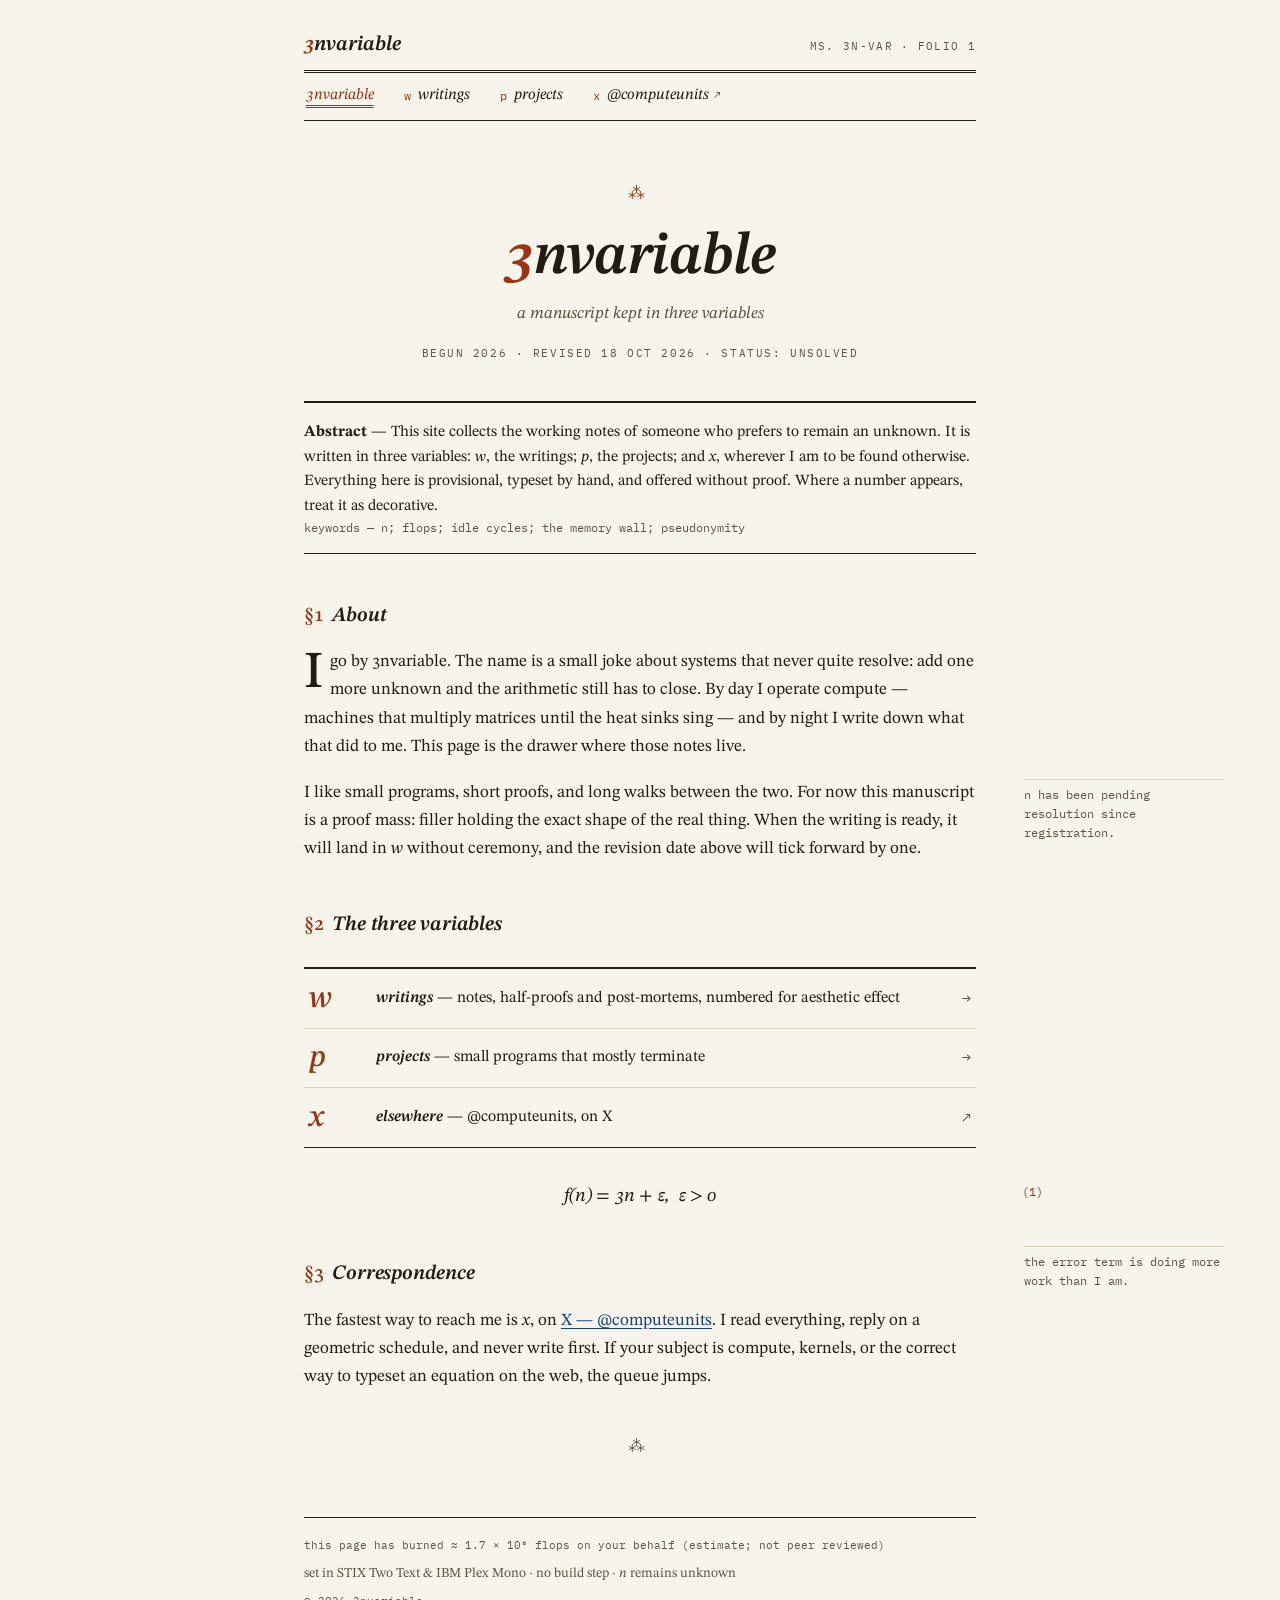
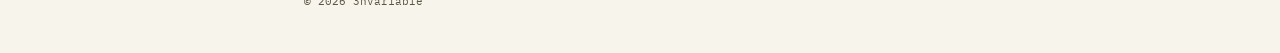
==== index.html @ 17b5ce78 "first folio: the 3nvariable manuscript A pseudonymous personal site typeset like a mathematics manus" ====
<!doctype html>
<html lang="en">
<head>
  <meta charset="utf-8">
  <meta name="viewport" content="width=device-width, initial-scale=1, viewport-fit=cover">
  <meta name="theme-color" content="#f7f4ec">
  <meta name="description" content="3nvariable — working notes of an anonymous operator of compute. A manuscript kept in three variables: writings, projects, and elsewhere.">
  <title>3nvariable — a manuscript in three variables</title>
  <link rel="icon" href="/assets/favicon.svg" type="image/svg+xml">
  <link rel="preconnect" href="https://fonts.googleapis.com">
  <link rel="preconnect" href="https://fonts.gstatic.com" crossorigin>
  <link rel="stylesheet" href="https://fonts.googleapis.com/css2?family=IBM+Plex+Mono:ital,wght@0,400;0,500;1,400&family=STIX+Two+Text:ital,wght@0,400;0,500;0,600;1,400;1,500;1,600&display=swap">
  <link rel="stylesheet" href="/assets/style.css">
</head>
<body>
  <a class="skip" href="#content">skip the front matter →</a>

  <header class="masthead">
    <div class="masthead-top">
      <a class="brand" href="/"><span class="three">3</span>nvariable</a>
      <p class="running">ms. 3n-var · folio 1</p>
    </div>
    <nav class="nav" aria-label="Site">
      <a href="/" aria-current="page">3nvariable</a>
      <a href="/writings/"><span class="v">w</span> writings</a>
      <a href="/projects/"><span class="v">p</span> projects</a>
      <a href="https://x.com/computeunits" target="_blank" rel="noopener noreferrer"><span class="v">x</span> @computeunits<span class="ext" aria-hidden="true">↗</span><span class="sr-only"> (opens in a new tab)</span></a>
    </nav>
  </header>

  <main class="page" id="content">

    <div class="titleblock">
      <p class="fleuron" aria-hidden="true">⁂</p>
      <h1 class="tb-title"><span class="three">3</span>nvariable</h1>
      <p class="tb-sub">a manuscript kept in three variables</p>
      <p class="tb-date">begun 2026 · revised 18 oct 2026 · status: unsolved</p>
    </div>

    <section class="abstract" aria-label="Abstract">
      <p><b>Abstract</b> — This site collects the working notes of someone who prefers to remain an unknown. It is written in three variables: <i>w</i>, the writings; <i>p</i>, the projects; and <i>x</i>, wherever I am to be found otherwise. Everything here is provisional, typeset by hand, and offered without proof. Where a number appears, treat it as decorative.</p>
      <p class="keywords">keywords — n; flops; idle cycles; the memory wall; pseudonymity</p>
    </section>

    <section>
      <h2 class="section"><span class="sig">§1</span>About</h2>
      <div class="prose">
        <p class="dropcap">I go by 3nvariable. The name is a small joke about systems that never quite resolve: add one more unknown and the arithmetic still has to close. By day I operate compute — machines that multiply matrices until the heat sinks sing — and by night I write down what that did to me. This page is the drawer where those notes live.</p>
        <aside class="note">n has been pending resolution since registration.</aside>
        <p>I like small programs, short proofs, and long walks between the two. For now this manuscript is a proof mass: filler holding the exact shape of the real thing. When the writing is ready, it will land in <i>w</i> without ceremony, and the revision date above will tick forward by one.</p>
      </div>
    </section>

    <section>
      <h2 class="section"><span class="sig">§2</span>The three variables</h2>
      <nav class="vars" aria-label="Sections of this site">
        <a class="var" href="/writings/">
          <span class="glyph" aria-hidden="true">w</span>
          <span class="def"><b>writings</b> — notes, half-proofs and post-mortems, numbered for aesthetic effect</span>
          <span class="go" aria-hidden="true">→</span>
        </a>
        <a class="var" href="/projects/">
          <span class="glyph" aria-hidden="true">p</span>
          <span class="def"><b>projects</b> — small programs that mostly terminate</span>
          <span class="go" aria-hidden="true">→</span>
        </a>
        <a class="var" href="https://x.com/computeunits" target="_blank" rel="noopener noreferrer">
          <span class="glyph" aria-hidden="true">x</span>
          <span class="def"><b>elsewhere</b> — @computeunits, on X<span class="sr-only"> (opens in a new tab)</span></span>
          <span class="go" aria-hidden="true">↗</span>
        </a>
      </nav>
      <div class="eq">
        <span class="math">f(n) = 3n + ε,&nbsp; ε &gt; 0</span>
        <span class="tag">(1)</span>
      </div>
      <aside class="note">the error term is doing more work than I am.</aside>
    </section>

    <section>
      <h2 class="section"><span class="sig">§3</span>Correspondence</h2>
      <div class="prose">
        <p>The fastest way to reach me is <i>x</i>, on <a href="https://x.com/computeunits" target="_blank" rel="noopener noreferrer">X — @computeunits<span class="sr-only"> (opens in a new tab)</span></a>. I read everything, reply on a geometric schedule, and never write first. If your subject is compute, kernels, or the correct way to typeset an equation on the web, the queue jumps.</p>
      </div>
      <p class="asterism" aria-hidden="true" style="margin-bottom: 0;">⁂</p>
    </section>

  </main>

  <footer class="colophon">
    <p class="flops" id="flops">this page has burned ≈ 0 flops on your behalf</p>
    <p>set in STIX Two Text &amp; IBM Plex Mono · no build step · <i>n</i> remains unknown</p>
    <p class="tiny">© 2026 3nvariable</p>
  </footer>

  <script src="/assets/main.js" defer></script>
</body>
</html>
---- assets/style.css ----
/* 3nvariable — a manuscript in three variables.
   Paper, ink, one red pencil. Set in STIX Two Text and IBM Plex Mono. */

:root {
  --paper: #f7f4ec;
  --ink: #211d15;
  --muted: #5c5546;
  --red: #9c3412;
  --blue: #174089;
  --rule: #d9d2c0;
  --wash: #efe9db;
  --serif: "STIX Two Text", "Iowan Old Style", Palatino, Georgia, serif;
  --mono: "IBM Plex Mono", ui-monospace, "SF Mono", Menlo, Consolas, monospace;
  --measure: 42rem;
  color-scheme: light;
}

* { box-sizing: border-box; }

html {
  background: var(--paper);
  -webkit-text-size-adjust: 100%;
  scroll-behavior: smooth;
}

@media (prefers-reduced-motion: reduce) {
  html { scroll-behavior: auto; }
}

body {
  margin: 0;
  font-family: var(--serif);
  font-size: 1.0625rem;
  line-height: 1.65;
  color: var(--ink);
  font-feature-settings: "onum" 1;
  display: flex;
  flex-direction: column;
  min-height: 100vh;
  padding-left: max(1.25rem, env(safe-area-inset-left));
  padding-right: max(1.25rem, env(safe-area-inset-right));
}

::selection { background: var(--red); color: var(--paper); }

a { color: var(--blue); text-underline-offset: 3px; }
a:hover { color: var(--red); }

:focus-visible { outline: 2px solid var(--blue); outline-offset: 2px; }

.sr-only {
  position: absolute; width: 1px; height: 1px;
  padding: 0; margin: -1px; overflow: hidden;
  clip: rect(0 0 0 0); white-space: nowrap; border: 0;
}

.skip {
  position: absolute; left: 0; top: -3rem;
  font-family: var(--mono); font-size: .8rem;
  background: var(--ink); color: var(--paper);
  padding: .6rem 1rem; z-index: 10; text-decoration: none;
}
.skip:focus { top: 0; left: 0; color: var(--paper); }

/* ---- masthead: running head + nav ------------------------------- */

.masthead { max-width: var(--measure); margin: 1.75rem auto 0; width: 100%; }

.masthead-top {
  display: flex; justify-content: space-between; align-items: baseline;
  gap: 1rem; flex-wrap: wrap;
  border-bottom: 3px double var(--ink);
  padding-bottom: .45rem;
}

.brand {
  font-size: 1.3rem; font-weight: 600; font-style: italic;
  color: var(--ink); text-decoration: none;
}
.brand .three { color: var(--red); }
.brand:hover { color: var(--ink); text-decoration: underline; text-decoration-style: double; text-underline-offset: 5px; }

.running {
  margin: 0; text-align: right;
  font-family: var(--mono); font-size: .68rem;
  letter-spacing: .12em; text-transform: uppercase;
  color: var(--muted);
}

.nav {
  display: flex; flex-wrap: wrap; column-gap: 1.7rem;
  border-bottom: 1px solid var(--ink);
  padding: .1rem 0;
}

.nav a {
  display: inline-flex; align-items: center;
  min-height: 44px;
  color: var(--ink); text-decoration: none;
  font-style: italic; font-size: .98rem;
  padding-inline: .1rem;
}

.nav a .v {
  font-family: var(--mono); font-style: normal;
  font-size: .78rem; color: var(--red);
  margin-right: .42rem; transform: translateY(-1px);
}

.nav a:hover { color: var(--blue); }
.nav a:hover .v { color: var(--blue); }

.nav a[aria-current="page"] {
  color: var(--red);
  text-decoration-line: underline;
  text-decoration-style: double;
  text-decoration-thickness: 1px;
  text-underline-offset: 6px;
}

.nav .ext { font-family: var(--mono); font-style: normal; font-size: .68em; margin-left: .32rem; color: var(--muted); }

/* ---- page frame -------------------------------------------------- */

.page {
  max-width: var(--measure); margin-inline: auto; width: 100%;
  padding: .5rem 0 3.5rem;
  position: relative;
  flex: 1;
}

/* ---- home: title block ------------------------------------------- */

.titleblock { text-align: center; margin: 3.2rem 0 0; }

.fleuron { color: var(--red); font-size: 1.05rem; letter-spacing: .4em; margin: 0 0 1.2rem; }

.tb-title {
  font-size: clamp(2.6rem, 9vw, 3.7rem);
  font-style: italic; font-weight: 600;
  letter-spacing: -.015em; line-height: 1.04;
  margin: 0;
}
.tb-title .three { color: var(--red); }

.tb-sub { font-style: italic; color: var(--muted); font-size: 1.05rem; margin: .75rem 0 0; }

.tb-date {
  font-family: var(--mono); font-size: .7rem;
  text-transform: uppercase; letter-spacing: .14em;
  color: var(--muted); margin: 1rem 0 0;
}

/* ---- abstract ----------------------------------------------------- */

.abstract {
  border-top: 2px solid var(--ink);
  border-bottom: 1px solid var(--ink);
  margin: 2.4rem 0 0; padding: 1.05rem 0 .95rem;
  font-size: .97rem; line-height: 1.6;
}
.abstract p { margin: 0; }
.keywords {
  font-family: var(--mono); font-size: .73rem;
  color: var(--muted); margin: .75rem 0 0;
}

/* ---- sections & prose --------------------------------------------- */

h2.section {
  font-size: 1.28rem; font-weight: 600; font-style: italic;
  margin: 2.8rem 0 1rem; letter-spacing: -.01em;
}
h2.section .sig { color: var(--red); font-style: normal; font-weight: 500; margin-right: .55rem; }

.prose p { margin: 0 0 1.15rem; }

.dropcap::first-letter {
  float: left;
  font-size: 3.05em; line-height: .82;
  padding: .06em .14em 0 0;
  font-weight: 500;
}

/* ---- the three variables ------------------------------------------ */

.vars { border-top: 2px solid var(--ink); border-bottom: 1px solid var(--ink); margin: 1.6rem 0; }

.var {
  display: grid; grid-template-columns: 3.1rem 1fr auto;
  align-items: center; gap: 1.1rem;
  padding: .85rem .3rem;
  min-height: 58px;
  text-decoration: none; color: var(--ink);
  border-top: 1px solid var(--rule);
}
.var:first-child { border-top: 0; }

.var .glyph { font-size: 1.95rem; font-style: italic; font-weight: 500; color: var(--red); line-height: 1; }

.var .def { line-height: 1.45; font-size: .99rem; }
.var .def b { font-style: italic; font-weight: 600; }

.var .go {
  font-family: var(--mono); font-size: .95rem; color: var(--muted);
  transition: transform .18s ease, color .18s ease;
}

.var:hover, .var:focus-visible { background: var(--wash); }
.var:hover .go, .var:focus-visible .go { color: var(--red); transform: translateX(5px); }

@media (max-width: 480px) {
  .var { grid-template-columns: 2.4rem 1fr; gap: .8rem; }
  .var .glyph { font-size: 1.6rem; }
  .var .go { display: none; }
}

/* ---- equations & margin notes -------------------------------------- */

.eq {
  display: flex; justify-content: center; align-items: baseline;
  gap: .9rem; margin: 2.1rem 0; position: relative;
}
.eq .math { font-style: italic; font-size: 1.18rem; letter-spacing: .01em; }
.eq .math sup, .eq .math sub { font-style: normal; }
.eq .tag { font-family: var(--mono); font-size: .78rem; color: var(--red); }

.note {
  font-family: var(--mono); font-size: .76rem; line-height: 1.55;
  color: var(--muted);
  border-left: 2px solid var(--red);
  padding-left: .8rem; margin: 1.2rem 0;
}

@media (min-width: 1200px) {
  .eq .tag { position: absolute; right: -4.2rem; }
  .note {
    position: absolute; right: -15.5rem; width: 12.5rem;
    border-left: 0; border-top: 1px solid var(--rule);
    padding: .4rem 0 0; margin: 0;
  }
}

/* ---- writings index ------------------------------------------------ */

ul.index { list-style: none; margin: 1.8rem 0; padding: 0; }
ul.index li { border-top: 1px solid var(--rule); }
ul.index li:first-child { border-top: 2px solid var(--ink); }

a.row {
  display: grid; grid-template-columns: 3.4rem 1fr;
  gap: 1rem; padding: 1.05rem .3rem;
  min-height: 58px; text-decoration: none; color: var(--ink);
}
.idx { font-family: var(--mono); font-size: .82rem; color: var(--red); padding-top: .35rem; }
.entry-title { font-style: italic; font-weight: 600; font-size: 1.16rem; line-height: 1.3; }
.entry-meta { display: block; font-family: var(--mono); font-size: .72rem; color: var(--muted); margin-top: .3rem; }

a.row:hover, a.row:focus-visible { background: var(--wash); }
a.row:hover .entry-title, a.row:focus-visible .entry-title { color: var(--blue); }

@media (max-width: 480px) {
  a.row { grid-template-columns: 2.6rem 1fr; gap: .7rem; }
}

/* ---- articles ------------------------------------------------------ */

.art-head { margin: 2.6rem 0 2.1rem; }
.art-title {
  font-size: clamp(1.85rem, 5.5vw, 2.45rem);
  font-style: italic; font-weight: 600;
  line-height: 1.14; letter-spacing: -.01em;
  margin: .4rem 0 .85rem;
}
.kicker {
  font-family: var(--mono); font-size: .73rem;
  text-transform: uppercase; letter-spacing: .14em;
  color: var(--red); margin: 0;
}

.dateline {
  font-family: var(--mono); font-size: .73rem;
  color: var(--muted); margin: 0;
}
.dateline a { color: var(--muted); }

.pull {
  font-size: 1.28rem; font-style: italic; line-height: 1.45;
  text-align: center; margin: 2.3rem 2.5rem; color: var(--ink);
}
.pull .mark { color: var(--red); }

@media (max-width: 600px) { .pull { margin-inline: 0; } }

dl.taxonomy { margin: 1.6rem 0; }
dl.taxonomy dt { font-family: var(--mono); font-size: .88rem; font-weight: 500; color: var(--red); margin-top: 1.1rem; }
dl.taxonomy dd { margin: .15rem 0 0 0; }

.footnotes {
  margin-top: 2.6rem; padding-top: 1rem;
  border-top: 1px solid var(--rule);
  font-size: .9rem; color: var(--muted);
}
.footnotes ol { margin: 0; padding-left: 1.4rem; }
.footnotes .back { font-family: var(--mono); font-size: .75em; text-decoration: none; margin-left: .3rem; }

sup.fnref { font-family: var(--mono); font-size: .7em; }
sup.fnref a { color: var(--red); text-decoration: none; margin-left: .12em; }

.qed { display: block; text-align: right; color: var(--red); margin: 1.6rem 0 0; }

.postscript { font-size: .95rem; color: var(--muted); }

.asterism { text-align: center; color: var(--muted); letter-spacing: .45em; margin: 2.6rem 0; }

/* ---- projects ------------------------------------------------------ */

.proj { border-top: 1px solid var(--rule); padding: 1.45rem .3rem 1.3rem; }
.proj:first-of-type { border-top: 2px solid var(--ink); }

.proj header { display: flex; align-items: baseline; gap: .9rem; flex-wrap: wrap; }
.proj h3 { font-family: var(--mono); font-size: 1.02rem; font-weight: 500; margin: 0; }
.proj h3 a { color: var(--ink); text-decoration: none; }
.proj h3 a:hover { color: var(--blue); text-decoration: underline; text-underline-offset: 3px; }

.status {
  font-family: var(--mono); font-size: .64rem;
  text-transform: uppercase; letter-spacing: .13em;
  border: 1px solid currentColor; border-radius: 999px;
  padding: .18rem .62rem .12rem;
}
.status.live { color: var(--red); }
.status.dormant { color: var(--muted); }
.status.frozen { color: var(--muted); text-decoration: line-through; }

.proj .meta { font-family: var(--mono); font-size: .73rem; color: var(--muted); margin: .7rem 0 0; }

/* ---- 404 ------------------------------------------------------------ */

.errblock {
  font-family: var(--mono); font-size: .84rem; line-height: 1.8;
  border-left: 3px solid var(--red);
  background: var(--wash);
  padding: 1rem 1.2rem; margin: 2rem 0;
  overflow-x: auto; white-space: pre;
}

/* ---- colophon -------------------------------------------------------- */

.colophon {
  max-width: var(--measure); margin-inline: auto; width: 100%;
  border-top: 1px solid var(--ink);
  padding: 1.15rem 0 2.6rem;
  font-size: .85rem; color: var(--muted);
}
.colophon p { margin: 0 0 .5rem; }
.colophon .flops { font-family: var(--mono); font-size: .71rem; }
.colophon .tiny { font-family: var(--mono); font-size: .68rem; margin-bottom: 0; }
.colophon a { color: var(--muted); }
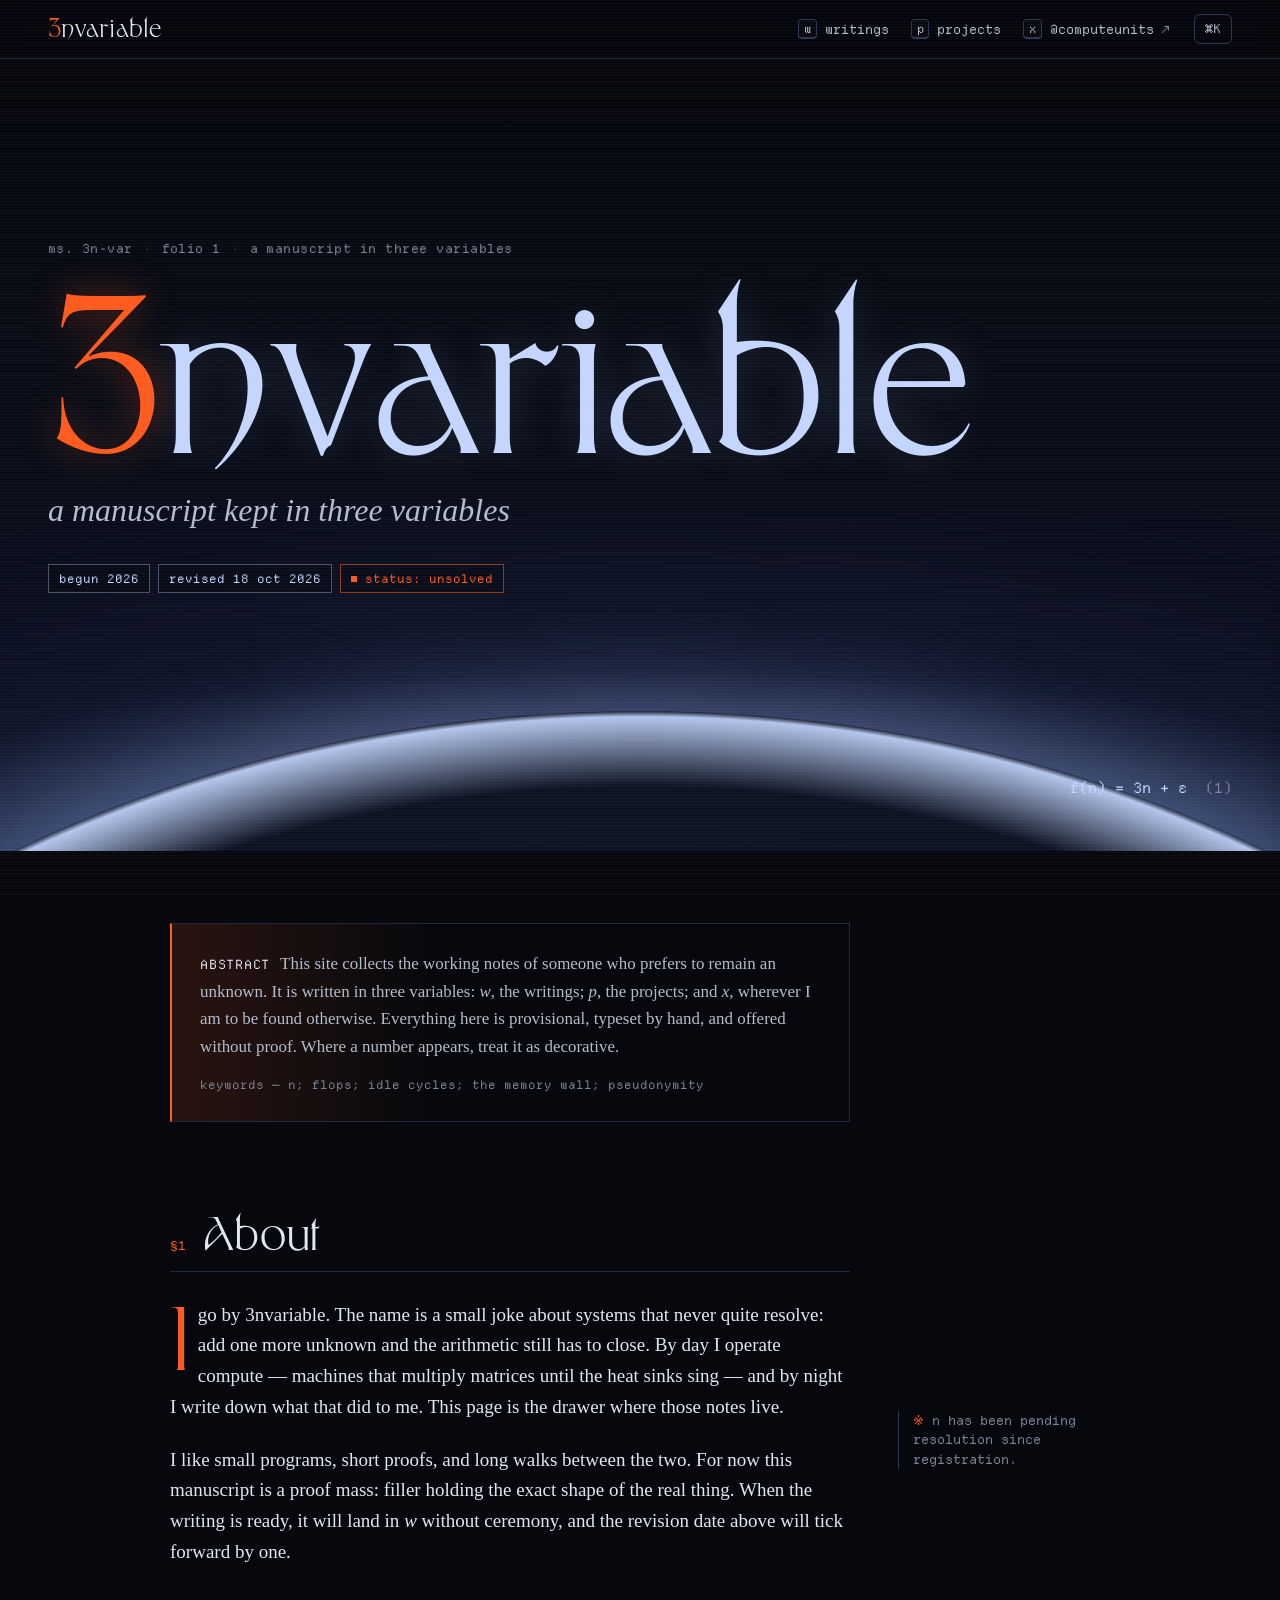
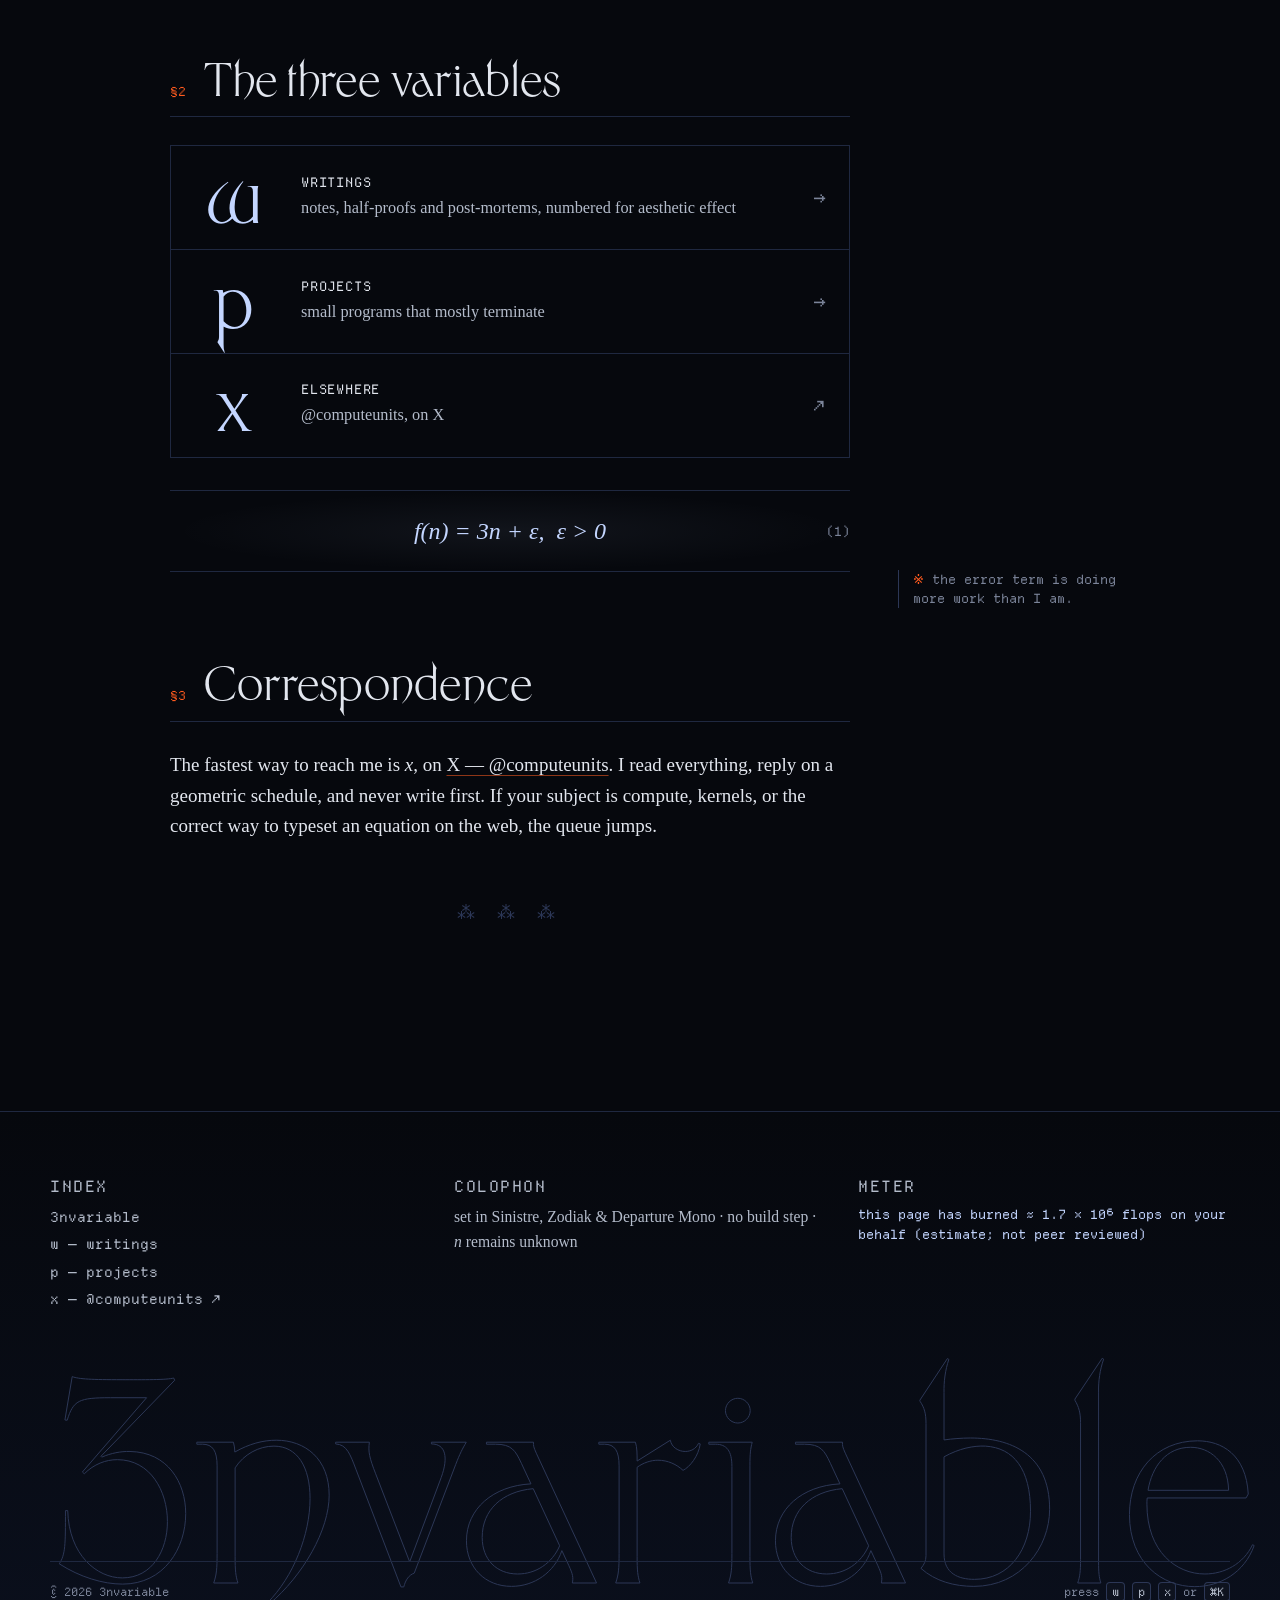
==== commit deceda59: "Restyle as night shift: Sinistre, Zodiak, Departure Mono, ⌘K Co-Authored-By: Claude Opus 5.5 <norepl" ====
--- a/index.html
+++ b/index.html
@@ -3,94 +3,115 @@
 <head>
   <meta charset="utf-8">
   <meta name="viewport" content="width=device-width, initial-scale=1, viewport-fit=cover">
-  <meta name="theme-color" content="#f7f4ec">
+  <meta name="theme-color" content="#06080d">
   <meta name="description" content="3nvariable — working notes of an anonymous operator of compute. A manuscript kept in three variables: writings, projects, and elsewhere.">
   <title>3nvariable — a manuscript in three variables</title>
   <link rel="icon" href="/assets/favicon.svg" type="image/svg+xml">
-  <link rel="preconnect" href="https://fonts.googleapis.com">
-  <link rel="preconnect" href="https://fonts.gstatic.com" crossorigin>
-  <link rel="stylesheet" href="https://fonts.googleapis.com/css2?family=IBM+Plex+Mono:ital,wght@0,400;0,500;1,400&family=STIX+Two+Text:ital,wght@0,400;0,500;0,600;1,400;1,500;1,600&display=swap">
+  <link rel="preload" href="/assets/fonts/Sinistre-Regular.woff2" as="font" type="font/woff2" crossorigin>
+  <link rel="preload" href="/assets/fonts/Zodiak-Variable.woff2" as="font" type="font/woff2" crossorigin>
+  <link rel="preload" href="/assets/fonts/DepartureMono-Regular.woff2" as="font" type="font/woff2" crossorigin>
   <link rel="stylesheet" href="/assets/style.css">
+  <script>document.documentElement.classList.add("js")</script>
 </head>
 <body>
   <a class="skip" href="#content">skip the front matter →</a>
 
-  <header class="masthead">
-    <div class="masthead-top">
-      <a class="brand" href="/"><span class="three">3</span>nvariable</a>
-      <p class="running">ms. 3n-var · folio 1</p>
-    </div>
+  <header class="bar">
+    <a class="brand" href="/" aria-current="page"><span class="three">3</span>nvariable</a>
     <nav class="nav" aria-label="Site">
-      <a href="/" aria-current="page">3nvariable</a>
-      <a href="/writings/"><span class="v">w</span> writings</a>
-      <a href="/projects/"><span class="v">p</span> projects</a>
-      <a href="https://x.com/computeunits" target="_blank" rel="noopener noreferrer"><span class="v">x</span> @computeunits<span class="ext" aria-hidden="true">↗</span><span class="sr-only"> (opens in a new tab)</span></a>
+      <a href="/writings/"><kbd>w</kbd><span class="label">writings</span></a>
+      <a href="/projects/"><kbd>p</kbd><span class="label">projects</span></a>
+      <a href="https://x.com/computeunits" target="_blank" rel="noopener noreferrer"><kbd>x</kbd><span class="label">@computeunits<span class="ext" aria-hidden="true"> ↗</span></span><span class="sr-only"> (opens in a new tab)</span></a>
     </nav>
+    <button class="cmdk-btn" type="button" data-cmdk aria-label="Open the go-to menu (command K)">⌘K</button>
   </header>
 
-  <main class="page" id="content">
-
-    <div class="titleblock">
-      <p class="fleuron" aria-hidden="true">⁂</p>
-      <h1 class="tb-title"><span class="three">3</span>nvariable</h1>
-      <p class="tb-sub">a manuscript kept in three variables</p>
-      <p class="tb-date">begun 2026 · revised 18 oct 2026 · status: unsolved</p>
-    </div>
-
-    <section class="abstract" aria-label="Abstract">
-      <p><b>Abstract</b> — This site collects the working notes of someone who prefers to remain an unknown. It is written in three variables: <i>w</i>, the writings; <i>p</i>, the projects; and <i>x</i>, wherever I am to be found otherwise. Everything here is provisional, typeset by hand, and offered without proof. Where a number appears, treat it as decorative.</p>
-      <p class="keywords">keywords — n; flops; idle cycles; the memory wall; pseudonymity</p>
+  <main id="content">
+    <section class="hero" aria-labelledby="hero-title">
+      <p class="hero-kicker"><span>ms. 3n-var</span><span>folio 1</span><span>a manuscript in three variables</span></p>
+      <h1 class="hero-title" id="hero-title" aria-label="3nvariable"><span style="--i:0" class="three">3</span><span style="--i:1">n</span><span style="--i:2">v</span><span style="--i:3">a</span><span style="--i:4">r</span><span style="--i:5">i</span><span style="--i:6">a</span><span style="--i:7">b</span><span style="--i:8">l</span><span style="--i:9">e</span></h1>
+      <p class="hero-sub">a manuscript kept in three variables</p>
+      <ul class="chips" aria-label="Status">
+        <li>begun 2026</li>
+        <li>revised 18 oct 2026</li>
+        <li class="hot">status: unsolved</li>
+      </ul>
+      <p class="hero-eq" aria-hidden="true"><b>f(n) = 3n + ε</b> &nbsp;(1)</p>
     </section>
 
-    <section>
-      <h2 class="section"><span class="sig">§1</span>About</h2>
-      <div class="prose">
-        <p class="dropcap">I go by 3nvariable. The name is a small joke about systems that never quite resolve: add one more unknown and the arithmetic still has to close. By day I operate compute — machines that multiply matrices until the heat sinks sing — and by night I write down what that did to me. This page is the drawer where those notes live.</p>
-        <aside class="note">n has been pending resolution since registration.</aside>
-        <p>I like small programs, short proofs, and long walks between the two. For now this manuscript is a proof mass: filler holding the exact shape of the real thing. When the writing is ready, it will land in <i>w</i> without ceremony, and the revision date above will tick forward by one.</p>
-      </div>
-    </section>
+    <div class="page">
+      <section class="abstract reveal" aria-label="Abstract">
+        <p><b>Abstract</b> This site collects the working notes of someone who prefers to remain an unknown. It is written in three variables: <i>w</i>, the writings; <i>p</i>, the projects; and <i>x</i>, wherever I am to be found otherwise. Everything here is provisional, typeset by hand, and offered without proof. Where a number appears, treat it as decorative.</p>
+        <p class="keywords">keywords — n; flops; idle cycles; the memory wall; pseudonymity</p>
+      </section>
 
-    <section>
-      <h2 class="section"><span class="sig">§2</span>The three variables</h2>
-      <nav class="vars" aria-label="Sections of this site">
-        <a class="var" href="/writings/">
-          <span class="glyph" aria-hidden="true">w</span>
-          <span class="def"><b>writings</b> — notes, half-proofs and post-mortems, numbered for aesthetic effect</span>
-          <span class="go" aria-hidden="true">→</span>
-        </a>
-        <a class="var" href="/projects/">
-          <span class="glyph" aria-hidden="true">p</span>
-          <span class="def"><b>projects</b> — small programs that mostly terminate</span>
-          <span class="go" aria-hidden="true">→</span>
-        </a>
-        <a class="var" href="https://x.com/computeunits" target="_blank" rel="noopener noreferrer">
-          <span class="glyph" aria-hidden="true">x</span>
-          <span class="def"><b>elsewhere</b> — @computeunits, on X<span class="sr-only"> (opens in a new tab)</span></span>
-          <span class="go" aria-hidden="true">↗</span>
-        </a>
-      </nav>
-      <div class="eq">
-        <span class="math">f(n) = 3n + ε,&nbsp; ε &gt; 0</span>
-        <span class="tag">(1)</span>
-      </div>
-      <aside class="note">the error term is doing more work than I am.</aside>
-    </section>
+      <section class="sect reveal">
+        <h2 class="sect-h"><span class="sig">§1</span>About</h2>
+        <div class="prose">
+          <p class="dropcap">I go by 3nvariable. The name is a small joke about systems that never quite resolve: add one more unknown and the arithmetic still has to close. By day I operate compute — machines that multiply matrices until the heat sinks sing — and by night I write down what that did to me. This page is the drawer where those notes live.</p>
+          <aside class="note">n has been pending resolution since registration.</aside>
+          <p>I like small programs, short proofs, and long walks between the two. For now this manuscript is a proof mass: filler holding the exact shape of the real thing. When the writing is ready, it will land in <i>w</i> without ceremony, and the revision date above will tick forward by one.</p>
+        </div>
+      </section>
 
-    <section>
-      <h2 class="section"><span class="sig">§3</span>Correspondence</h2>
-      <div class="prose">
-        <p>The fastest way to reach me is <i>x</i>, on <a href="https://x.com/computeunits" target="_blank" rel="noopener noreferrer">X — @computeunits<span class="sr-only"> (opens in a new tab)</span></a>. I read everything, reply on a geometric schedule, and never write first. If your subject is compute, kernels, or the correct way to typeset an equation on the web, the queue jumps.</p>
-      </div>
-      <p class="asterism" aria-hidden="true" style="margin-bottom: 0;">⁂</p>
-    </section>
+      <section class="sect reveal">
+        <h2 class="sect-h"><span class="sig">§2</span>The three variables</h2>
+        <nav class="vars" aria-label="Sections of this site">
+          <a class="var" href="/writings/">
+            <span class="glyph" aria-hidden="true">w</span>
+            <span class="def"><b>writings</b> notes, half-proofs and post-mortems, numbered for aesthetic effect</span>
+            <span class="go" aria-hidden="true">→</span>
+          </a>
+          <a class="var" href="/projects/">
+            <span class="glyph" aria-hidden="true">p</span>
+            <span class="def"><b>projects</b> small programs that mostly terminate</span>
+            <span class="go" aria-hidden="true">→</span>
+          </a>
+          <a class="var" href="https://x.com/computeunits" target="_blank" rel="noopener noreferrer">
+            <span class="glyph" aria-hidden="true">x</span>
+            <span class="def"><b>elsewhere</b> @computeunits, on X<span class="sr-only"> (opens in a new tab)</span></span>
+            <span class="go" aria-hidden="true">↗</span>
+          </a>
+        </nav>
+        <div class="eq">
+          <span class="math">f(n) = 3n + ε,&nbsp; ε &gt; 0</span>
+          <span class="tag">(1)</span>
+        </div>
+        <aside class="note">the error term is doing more work than I am.</aside>
+      </section>
 
+      <section class="sect reveal">
+        <h2 class="sect-h"><span class="sig">§3</span>Correspondence</h2>
+        <div class="prose">
+          <p>The fastest way to reach me is <i>x</i>, on <a href="https://x.com/computeunits" target="_blank" rel="noopener noreferrer">X — @computeunits<span class="sr-only"> (opens in a new tab)</span></a>. I read everything, reply on a geometric schedule, and never write first. If your subject is compute, kernels, or the correct way to typeset an equation on the web, the queue jumps.</p>
+        </div>
+        <p class="asterism" aria-hidden="true">⁂ ⁂ ⁂</p>
+      </section>
+    </div>
   </main>
 
-  <footer class="colophon">
-    <p class="flops" id="flops">this page has burned ≈ 0 flops on your behalf</p>
-    <p>set in STIX Two Text &amp; IBM Plex Mono · no build step · <i>n</i> remains unknown</p>
-    <p class="tiny">© 2026 3nvariable</p>
+  <footer class="foot">
+    <div class="foot-grid">
+      <div>
+        <p class="foot-h">index</p>
+        <ul>
+          <li><a href="/">3nvariable</a></li>
+          <li><a href="/writings/">w — writings</a></li>
+          <li><a href="/projects/">p — projects</a></li>
+          <li><a href="https://x.com/computeunits" target="_blank" rel="noopener noreferrer">x — @computeunits ↗<span class="sr-only"> (opens in a new tab)</span></a></li>
+        </ul>
+      </div>
+      <div>
+        <p class="foot-h">colophon</p>
+        <p>set in Sinistre, Zodiak &amp; Departure Mono · no build step · <i>n</i> remains unknown</p>
+      </div>
+      <div>
+        <p class="foot-h">meter</p>
+        <p class="flops" id="flops">this page has burned ≈ 0 flops on your behalf</p>
+      </div>
+    </div>
+    <p class="foot-mark" aria-hidden="true">3nvariable</p>
+    <p class="foot-base"><span>© 2026 3nvariable</span><span>press <kbd>w</kbd> <kbd>p</kbd> <kbd>x</kbd> or <kbd>⌘K</kbd></span></p>
   </footer>
 
   <script src="/assets/main.js" defer></script>
--- a/assets/style.css
+++ b/assets/style.css
@@ -1,359 +1,427 @@
-/* 3nvariable — a manuscript in three variables.
-   Paper, ink, one red pencil. Set in STIX Two Text and IBM Plex Mono. */
+/* 3nvariable — night shift.
+   Sinistre (Collletttivo, OFL) for display, Zodiak (Fontshare, ITF FFL) for text,
+   Departure Mono (Helena Zhang, OFL) for the machine voice. Licences sit next to the fonts. */
+
+@font-face { font-family: "Sinistre"; src: url("/assets/fonts/Sinistre-Regular.woff2") format("woff2"); font-weight: 400; font-display: swap; }
+@font-face { font-family: "Sinistre"; src: url("/assets/fonts/Sinistre-Bold.woff2") format("woff2"); font-weight: 700; font-display: swap; }
+@font-face { font-family: "Zodiak"; src: url("/assets/fonts/Zodiak-Variable.woff2") format("woff2"); font-weight: 100 900; font-style: normal; font-display: swap; }
+@font-face { font-family: "Zodiak"; src: url("/assets/fonts/Zodiak-VariableItalic.woff2") format("woff2"); font-weight: 100 900; font-style: italic; font-display: swap; }
+@font-face { font-family: "Departure Mono"; src: url("/assets/fonts/DepartureMono-Regular.woff2") format("woff2"); font-weight: 400; font-display: swap; }
 
 :root {
-  --paper: #f7f4ec;
-  --ink: #211d15;
-  --muted: #5c5546;
-  --red: #9c3412;
-  --blue: #174089;
-  --rule: #d9d2c0;
-  --wash: #efe9db;
-  --serif: "STIX Two Text", "Iowan Old Style", Palatino, Georgia, serif;
-  --mono: "IBM Plex Mono", ui-monospace, "SF Mono", Menlo, Consolas, monospace;
-  --measure: 42rem;
-  color-scheme: light;
-}
-
-* { box-sizing: border-box; }
-
-html {
-  background: var(--paper);
-  -webkit-text-size-adjust: 100%;
-  scroll-behavior: smooth;
-}
-
-@media (prefers-reduced-motion: reduce) {
-  html { scroll-behavior: auto; }
-}
-
+  --sky: #06080d;
+  --sky-2: #0b1020;
+  --panel: #0e1424;
+  --ink: #e2e6ee;
+  --soft: #b4bccb;
+  --dim: #7b8499;
+  --rule: #1f2840;
+  --rule-2: #2c3756;
+  --glow: #c4d6ff;
+  --signal: #ff5b1f;
+  --signal-soft: rgba(255, 91, 31, .14);
+
+  --display: "Sinistre", "Zodiak", Georgia, serif;
+  --text: "Zodiak", Georgia, "Times New Roman", serif;
+  --mono: "Departure Mono", ui-monospace, "SFMono-Regular", Menlo, monospace;
+
+  --col: 680px;
+  --gutter: clamp(20px, 5vw, 48px);
+  color-scheme: dark;
+}
+
+*, *::before, *::after { box-sizing: border-box; }
+html { -webkit-text-size-adjust: 100%; scroll-padding-top: 80px; }
 body {
   margin: 0;
-  font-family: var(--serif);
-  font-size: 1.0625rem;
-  line-height: 1.65;
+  background: var(--sky);
   color: var(--ink);
-  font-feature-settings: "onum" 1;
+  font: 420 1.1875rem/1.62 var(--text);
+  font-feature-settings: "kern", "liga", "onum";
+  -webkit-font-smoothing: antialiased;
+  text-rendering: optimizeLegibility;
+  overflow-x: hidden;
+}
+
+/* scanline grain over everything, as on a CRT in a cold room */
+body::after {
+  content: "";
+  position: fixed;
+  inset: 0;
+  pointer-events: none;
+  z-index: 50;
+  background: repeating-linear-gradient(to bottom, rgba(255,255,255,.022) 0 1px, transparent 1px 3px);
+  mix-blend-mode: screen;
+}
+
+::selection { background: var(--signal); color: var(--sky); }
+
+a { color: inherit; text-decoration: underline; text-decoration-color: var(--rule-2); text-decoration-thickness: 1px; text-underline-offset: .2em; transition: color .2s, text-decoration-color .2s; }
+a:hover { color: var(--signal); text-decoration-color: var(--signal); }
+a:focus-visible, button:focus-visible { outline: 2px solid var(--signal); outline-offset: 3px; border-radius: 2px; }
+
+i, em { font-style: italic; }
+b, strong { font-weight: 650; }
+
+kbd {
+  font: 400 .72rem/1 var(--mono);
+  display: inline-block;
+  padding: .28em .42em .22em;
+  border: 1px solid var(--rule-2);
+  border-bottom-width: 2px;
+  border-radius: 4px;
+  color: var(--soft);
+  background: rgba(255,255,255,.02);
+}
+
+.sr-only { position: absolute; width: 1px; height: 1px; overflow: hidden; clip: rect(0 0 0 0); white-space: nowrap; }
+.skip { position: absolute; left: 12px; top: -60px; z-index: 100; padding: 8px 12px; background: var(--signal); color: var(--sky); font: .8rem var(--mono); text-decoration: none; }
+.skip:focus { top: 12px; }
+
+.three { color: var(--signal); }
+
+/* ———————————————————— top bar */
+
+.bar {
+  position: sticky;
+  top: 0;
+  z-index: 40;
+  display: flex;
+  align-items: center;
+  gap: 24px;
+  padding: 14px var(--gutter);
+  background: rgba(6, 8, 13, .72);
+  backdrop-filter: blur(14px) saturate(140%);
+  -webkit-backdrop-filter: blur(14px) saturate(140%);
+  border-bottom: 1px solid var(--rule);
+}
+.brand { font: 400 1.6rem/1 var(--display); text-decoration: none; letter-spacing: .01em; margin-right: auto; }
+.brand:hover { color: var(--ink); }
+.nav { display: flex; gap: 22px; font: .8rem/1 var(--mono); text-transform: lowercase; }
+.nav a { text-decoration: none; color: var(--soft); display: inline-flex; align-items: center; gap: 8px; }
+.nav a:hover { color: var(--ink); }
+.nav a[aria-current="page"] { color: var(--ink); }
+.nav a[aria-current="page"] kbd { border-color: var(--signal); color: var(--signal); }
+.nav .ext { color: var(--dim); }
+
+.cmdk-btn {
+  font: .78rem/1 var(--mono);
+  color: var(--soft);
+  background: transparent;
+  border: 1px solid var(--rule-2);
+  border-radius: 6px;
+  padding: 8px 10px;
+  cursor: pointer;
+}
+.cmdk-btn:hover { color: var(--ink); border-color: var(--soft); }
+
+@media (max-width: 720px) {
+  .bar { gap: 14px; padding-block: 12px; }
+  .brand { font-size: 1.35rem; }
+  .nav { gap: 14px; }
+  .nav .label { display: none; }
+  .nav kbd { font-size: .8rem; padding: .35em .5em .28em; }
+}
+
+/* ———————————————————— home hero */
+
+.hero {
+  position: relative;
+  min-height: min(88vh, 860px);
   display: flex;
   flex-direction: column;
-  min-height: 100vh;
-  padding-left: max(1.25rem, env(safe-area-inset-left));
-  padding-right: max(1.25rem, env(safe-area-inset-right));
-}
-
-::selection { background: var(--red); color: var(--paper); }
-
-a { color: var(--blue); text-underline-offset: 3px; }
-a:hover { color: var(--red); }
-
-:focus-visible { outline: 2px solid var(--blue); outline-offset: 2px; }
-
-.sr-only {
-  position: absolute; width: 1px; height: 1px;
-  padding: 0; margin: -1px; overflow: hidden;
-  clip: rect(0 0 0 0); white-space: nowrap; border: 0;
-}
-
-.skip {
-  position: absolute; left: 0; top: -3rem;
-  font-family: var(--mono); font-size: .8rem;
-  background: var(--ink); color: var(--paper);
-  padding: .6rem 1rem; z-index: 10; text-decoration: none;
-}
-.skip:focus { top: 0; left: 0; color: var(--paper); }
-
-/* ---- masthead: running head + nav ------------------------------- */
-
-.masthead { max-width: var(--measure); margin: 1.75rem auto 0; width: 100%; }
-
-.masthead-top {
-  display: flex; justify-content: space-between; align-items: baseline;
-  gap: 1rem; flex-wrap: wrap;
-  border-bottom: 3px double var(--ink);
-  padding-bottom: .45rem;
-}
-
-.brand {
-  font-size: 1.3rem; font-weight: 600; font-style: italic;
-  color: var(--ink); text-decoration: none;
-}
-.brand .three { color: var(--red); }
-.brand:hover { color: var(--ink); text-decoration: underline; text-decoration-style: double; text-underline-offset: 5px; }
-
-.running {
-  margin: 0; text-align: right;
-  font-family: var(--mono); font-size: .68rem;
-  letter-spacing: .12em; text-transform: uppercase;
-  color: var(--muted);
-}
-
-.nav {
-  display: flex; flex-wrap: wrap; column-gap: 1.7rem;
-  border-bottom: 1px solid var(--ink);
-  padding: .1rem 0;
-}
-
-.nav a {
-  display: inline-flex; align-items: center;
-  min-height: 44px;
-  color: var(--ink); text-decoration: none;
-  font-style: italic; font-size: .98rem;
-  padding-inline: .1rem;
-}
-
-.nav a .v {
-  font-family: var(--mono); font-style: normal;
-  font-size: .78rem; color: var(--red);
-  margin-right: .42rem; transform: translateY(-1px);
-}
-
-.nav a:hover { color: var(--blue); }
-.nav a:hover .v { color: var(--blue); }
-
-.nav a[aria-current="page"] {
-  color: var(--red);
-  text-decoration-line: underline;
-  text-decoration-style: double;
-  text-decoration-thickness: 1px;
-  text-underline-offset: 6px;
-}
-
-.nav .ext { font-family: var(--mono); font-style: normal; font-size: .68em; margin-left: .32rem; color: var(--muted); }
-
-/* ---- page frame -------------------------------------------------- */
-
-.page {
-  max-width: var(--measure); margin-inline: auto; width: 100%;
-  padding: .5rem 0 3.5rem;
-  position: relative;
-  flex: 1;
-}
-
-/* ---- home: title block ------------------------------------------- */
-
-.titleblock { text-align: center; margin: 3.2rem 0 0; }
-
-.fleuron { color: var(--red); font-size: 1.05rem; letter-spacing: .4em; margin: 0 0 1.2rem; }
-
-.tb-title {
-  font-size: clamp(2.6rem, 9vw, 3.7rem);
-  font-style: italic; font-weight: 600;
-  letter-spacing: -.015em; line-height: 1.04;
+  justify-content: center;
+  padding: 72px var(--gutter) 150px;
+  overflow: hidden;
+  isolation: isolate;
+  background:
+    radial-gradient(1200px 260px at 50% 100%, rgba(196,214,255,.28), transparent 70%),
+    linear-gradient(to bottom, var(--sky) 0%, var(--sky-2) 78%, #121a30 100%);
+}
+/* the horizon: a lit planet edge, borrowed from ghost.ai and turned into a sunrise that never finishes */
+.hero::before {
+  content: "";
+  position: absolute;
+  left: 50%;
+  bottom: -1760px;
+  width: 2400px;
+  height: 1900px;
+  transform: translateX(-50%);
+  border-radius: 50%;
+  background: radial-gradient(closest-side, #1a2238 0%, #0d1322 92%, rgba(196,214,255,.9) 99.4%, transparent 100%);
+  box-shadow: 0 0 90px 18px rgba(150,180,255,.32), 0 0 260px 60px rgba(120,150,255,.14);
+  z-index: -1;
+  animation: breathe 9s ease-in-out infinite alternate;
+}
+@keyframes breathe {
+  from { box-shadow: 0 0 70px 12px rgba(150,180,255,.26), 0 0 220px 40px rgba(120,150,255,.10); }
+  to   { box-shadow: 0 0 110px 22px rgba(150,180,255,.38), 0 0 300px 80px rgba(120,150,255,.18); }
+}
+
+.hero-kicker { font: .78rem/1.4 var(--mono); color: var(--dim); letter-spacing: .04em; margin: 0 0 28px; display: flex; gap: 10px; flex-wrap: wrap; }
+.hero-kicker span + span::before { content: "·"; margin-right: 10px; color: var(--rule-2); }
+
+.hero-title {
+  font: 400 clamp(4.2rem, 17vw, 15.5rem)/.82 var(--display);
+  letter-spacing: -.015em;
   margin: 0;
-}
-.tb-title .three { color: var(--red); }
-
-.tb-sub { font-style: italic; color: var(--muted); font-size: 1.05rem; margin: .75rem 0 0; }
-
-.tb-date {
-  font-family: var(--mono); font-size: .7rem;
-  text-transform: uppercase; letter-spacing: .14em;
-  color: var(--muted); margin: 1rem 0 0;
-}
-
-/* ---- abstract ----------------------------------------------------- */
+  color: var(--glow);
+  text-shadow: 0 0 40px rgba(196,214,255,.18);
+}
+.hero-title span { display: inline-block; animation: rise .9s cubic-bezier(.2,.7,.2,1) both; animation-delay: calc(var(--i) * 55ms); }
+.hero-title .three { color: var(--signal); text-shadow: 0 0 36px rgba(255,91,31,.4); }
+@keyframes rise { from { opacity: 0; transform: translateY(.18em); filter: blur(6px); } to { opacity: 1; transform: none; filter: none; } }
+
+.hero-sub { font: italic 400 clamp(1.3rem, 2.6vw, 2rem)/1.25 var(--text); color: var(--soft); margin: 26px 0 34px; max-width: 30ch; }
+
+.chips { display: flex; flex-wrap: wrap; gap: 8px; margin: 0; padding: 0; list-style: none; }
+.chips li { font: .74rem/1 var(--mono); color: var(--glow); border: 1px solid rgba(196,214,255,.35); padding: 8px 10px 7px; background: rgba(6,8,13,.4); }
+.chips li.hot { color: var(--signal); border-color: rgba(255,91,31,.55); }
+.chips li.hot::before { content: ""; display: inline-block; width: 6px; height: 6px; margin-right: 8px; background: var(--signal); vertical-align: 1px; animation: blink 1.4s steps(2, jump-none) infinite; }
+@keyframes blink { 50% { opacity: 0; } }
+
+.hero-eq { position: absolute; right: var(--gutter); bottom: 40px; font: .9rem var(--mono); color: var(--dim); }
+.hero-eq b { font-weight: 400; color: var(--glow); }
+
+/* ———————————————————— page frame */
+
+.page { width: min(var(--col), 100% - 2 * var(--gutter)); margin: 0 auto; padding: 72px 0 96px; }
+@media (min-width: 1200px) {
+  .page { margin-left: calc(50% - 470px); }
+}
+
+.sect { margin: 0 0 88px; }
+.sect-h {
+  display: flex;
+  align-items: baseline;
+  gap: 16px;
+  font: 400 clamp(2rem, 4.4vw, 2.9rem)/1 var(--display);
+  margin: 0 0 28px;
+  padding-bottom: 14px;
+  border-bottom: 1px solid var(--rule);
+}
+.sect-h .sig { font: .78rem var(--mono); color: var(--signal); letter-spacing: .04em; }
 
 .abstract {
-  border-top: 2px solid var(--ink);
-  border-bottom: 1px solid var(--ink);
-  margin: 2.4rem 0 0; padding: 1.05rem 0 .95rem;
-  font-size: .97rem; line-height: 1.6;
+  margin: 0 0 88px;
+  padding: 26px 28px;
+  border: 1px solid var(--rule);
+  border-left: 2px solid var(--signal);
+  background: linear-gradient(to right, var(--signal-soft), transparent 40%);
+  font-size: 1.06rem;
+  color: var(--soft);
 }
 .abstract p { margin: 0; }
-.keywords {
-  font-family: var(--mono); font-size: .73rem;
-  color: var(--muted); margin: .75rem 0 0;
-}
-
-/* ---- sections & prose --------------------------------------------- */
-
-h2.section {
-  font-size: 1.28rem; font-weight: 600; font-style: italic;
-  margin: 2.8rem 0 1rem; letter-spacing: -.01em;
-}
-h2.section .sig { color: var(--red); font-style: normal; font-weight: 500; margin-right: .55rem; }
-
-.prose p { margin: 0 0 1.15rem; }
+.abstract b { color: var(--ink); font-family: var(--mono); font-weight: 400; font-size: .8rem; text-transform: uppercase; letter-spacing: .06em; margin-right: 6px; }
+.abstract .keywords { margin-top: 16px; font: .74rem/1.6 var(--mono); color: var(--dim); }
+
+.prose p { margin: 0 0 1.15em; }
+.prose a { text-decoration-color: rgba(255,91,31,.55); }
+.prose sup { line-height: 0; }
 
 .dropcap::first-letter {
   float: left;
-  font-size: 3.05em; line-height: .82;
-  padding: .06em .14em 0 0;
-  font-weight: 500;
-}
-
-/* ---- the three variables ------------------------------------------ */
-
-.vars { border-top: 2px solid var(--ink); border-bottom: 1px solid var(--ink); margin: 1.6rem 0; }
-
+  font: 400 4.6em/.8 var(--display);
+  margin: .06em .1em 0 0;
+  color: var(--signal);
+}
+
+/* sidenotes, gwern-style: in the margin on wide screens, inline elsewhere */
+.note {
+  font: .8rem/1.5 var(--mono);
+  color: var(--dim);
+  margin: -.2em 0 1.4em;
+  padding-left: 14px;
+  border-left: 1px solid var(--rule-2);
+}
+.note::before { content: "※ "; color: var(--signal); }
+@media (min-width: 1200px) {
+  .note { float: right; clear: right; width: 220px; margin: 0 -268px 1em 0; position: relative; top: -2.6em; }
+}
+
+.eq {
+  display: flex;
+  align-items: center;
+  justify-content: center;
+  position: relative;
+  margin: 1.6em 0;
+  padding: 26px 64px;
+  border-top: 1px solid var(--rule);
+  border-bottom: 1px solid var(--rule);
+  background: radial-gradient(ellipse at center, rgba(196,214,255,.06), transparent 70%);
+}
+.eq .math { font: italic 400 1.5rem/1.2 var(--text); color: var(--glow); text-align: center; }
+.eq .tag { position: absolute; right: 0; font: .8rem var(--mono); color: var(--dim); }
+
+.qed { display: block; text-align: right; color: var(--signal); font-size: .9rem; margin-top: -.4em; }
+.asterism { text-align: center; color: var(--rule-2); letter-spacing: .5em; margin: 56px 0; font-size: 1.1rem; }
+.postscript { font-style: italic; color: var(--soft); }
+
+/* ———————————————————— the three variables */
+
+.vars { display: grid; gap: 1px; background: var(--rule); border: 1px solid var(--rule); margin: 0 0 32px; }
 .var {
-  display: grid; grid-template-columns: 3.1rem 1fr auto;
-  align-items: center; gap: 1.1rem;
-  padding: .85rem .3rem;
-  min-height: 58px;
-  text-decoration: none; color: var(--ink);
-  border-top: 1px solid var(--rule);
-}
-.var:first-child { border-top: 0; }
-
-.var .glyph { font-size: 1.95rem; font-style: italic; font-weight: 500; color: var(--red); line-height: 1; }
-
-.var .def { line-height: 1.45; font-size: .99rem; }
-.var .def b { font-style: italic; font-weight: 600; }
-
-.var .go {
-  font-family: var(--mono); font-size: .95rem; color: var(--muted);
-  transition: transform .18s ease, color .18s ease;
-}
-
-.var:hover, .var:focus-visible { background: var(--wash); }
-.var:hover .go, .var:focus-visible .go { color: var(--red); transform: translateX(5px); }
-
-@media (max-width: 480px) {
-  .var { grid-template-columns: 2.4rem 1fr; gap: .8rem; }
-  .var .glyph { font-size: 1.6rem; }
-  .var .go { display: none; }
-}
-
-/* ---- equations & margin notes -------------------------------------- */
-
-.eq {
-  display: flex; justify-content: center; align-items: baseline;
-  gap: .9rem; margin: 2.1rem 0; position: relative;
-}
-.eq .math { font-style: italic; font-size: 1.18rem; letter-spacing: .01em; }
-.eq .math sup, .eq .math sub { font-style: normal; }
-.eq .tag { font-family: var(--mono); font-size: .78rem; color: var(--red); }
-
-.note {
-  font-family: var(--mono); font-size: .76rem; line-height: 1.55;
-  color: var(--muted);
-  border-left: 2px solid var(--red);
-  padding-left: .8rem; margin: 1.2rem 0;
-}
-
-@media (min-width: 1200px) {
-  .eq .tag { position: absolute; right: -4.2rem; }
-  .note {
-    position: absolute; right: -15.5rem; width: 12.5rem;
-    border-left: 0; border-top: 1px solid var(--rule);
-    padding: .4rem 0 0; margin: 0;
-  }
-}
-
-/* ---- writings index ------------------------------------------------ */
-
-ul.index { list-style: none; margin: 1.8rem 0; padding: 0; }
-ul.index li { border-top: 1px solid var(--rule); }
-ul.index li:first-child { border-top: 2px solid var(--ink); }
-
-a.row {
-  display: grid; grid-template-columns: 3.4rem 1fr;
-  gap: 1rem; padding: 1.05rem .3rem;
-  min-height: 58px; text-decoration: none; color: var(--ink);
-}
-.idx { font-family: var(--mono); font-size: .82rem; color: var(--red); padding-top: .35rem; }
-.entry-title { font-style: italic; font-weight: 600; font-size: 1.16rem; line-height: 1.3; }
-.entry-meta { display: block; font-family: var(--mono); font-size: .72rem; color: var(--muted); margin-top: .3rem; }
-
-a.row:hover, a.row:focus-visible { background: var(--wash); }
-a.row:hover .entry-title, a.row:focus-visible .entry-title { color: var(--blue); }
-
-@media (max-width: 480px) {
-  a.row { grid-template-columns: 2.6rem 1fr; gap: .7rem; }
-}
-
-/* ---- articles ------------------------------------------------------ */
-
-.art-head { margin: 2.6rem 0 2.1rem; }
-.art-title {
-  font-size: clamp(1.85rem, 5.5vw, 2.45rem);
-  font-style: italic; font-weight: 600;
-  line-height: 1.14; letter-spacing: -.01em;
-  margin: .4rem 0 .85rem;
-}
-.kicker {
-  font-family: var(--mono); font-size: .73rem;
-  text-transform: uppercase; letter-spacing: .14em;
-  color: var(--red); margin: 0;
-}
-
-.dateline {
-  font-family: var(--mono); font-size: .73rem;
-  color: var(--muted); margin: 0;
-}
-.dateline a { color: var(--muted); }
-
-.pull {
-  font-size: 1.28rem; font-style: italic; line-height: 1.45;
-  text-align: center; margin: 2.3rem 2.5rem; color: var(--ink);
-}
-.pull .mark { color: var(--red); }
-
-@media (max-width: 600px) { .pull { margin-inline: 0; } }
-
-dl.taxonomy { margin: 1.6rem 0; }
-dl.taxonomy dt { font-family: var(--mono); font-size: .88rem; font-weight: 500; color: var(--red); margin-top: 1.1rem; }
-dl.taxonomy dd { margin: .15rem 0 0 0; }
-
-.footnotes {
-  margin-top: 2.6rem; padding-top: 1rem;
-  border-top: 1px solid var(--rule);
-  font-size: .9rem; color: var(--muted);
-}
-.footnotes ol { margin: 0; padding-left: 1.4rem; }
-.footnotes .back { font-family: var(--mono); font-size: .75em; text-decoration: none; margin-left: .3rem; }
-
-sup.fnref { font-family: var(--mono); font-size: .7em; }
-sup.fnref a { color: var(--red); text-decoration: none; margin-left: .12em; }
-
-.qed { display: block; text-align: right; color: var(--red); margin: 1.6rem 0 0; }
-
-.postscript { font-size: .95rem; color: var(--muted); }
-
-.asterism { text-align: center; color: var(--muted); letter-spacing: .45em; margin: 2.6rem 0; }
-
-/* ---- projects ------------------------------------------------------ */
-
-.proj { border-top: 1px solid var(--rule); padding: 1.45rem .3rem 1.3rem; }
-.proj:first-of-type { border-top: 2px solid var(--ink); }
-
-.proj header { display: flex; align-items: baseline; gap: .9rem; flex-wrap: wrap; }
-.proj h3 { font-family: var(--mono); font-size: 1.02rem; font-weight: 500; margin: 0; }
-.proj h3 a { color: var(--ink); text-decoration: none; }
-.proj h3 a:hover { color: var(--blue); text-decoration: underline; text-underline-offset: 3px; }
-
-.status {
-  font-family: var(--mono); font-size: .64rem;
-  text-transform: uppercase; letter-spacing: .13em;
-  border: 1px solid currentColor; border-radius: 999px;
-  padding: .18rem .62rem .12rem;
-}
-.status.live { color: var(--red); }
-.status.dormant { color: var(--muted); }
-.status.frozen { color: var(--muted); text-decoration: line-through; }
-
-.proj .meta { font-family: var(--mono); font-size: .73rem; color: var(--muted); margin: .7rem 0 0; }
-
-/* ---- 404 ------------------------------------------------------------ */
-
+  display: grid;
+  grid-template-columns: 96px 1fr auto;
+  align-items: center;
+  gap: 20px;
+  padding: 22px 24px 22px 14px;
+  background: var(--sky);
+  text-decoration: none;
+  position: relative;
+  overflow: hidden;
+  transition: background .25s;
+}
+.var::after {
+  content: "";
+  position: absolute;
+  inset: auto 0 0 0;
+  height: 2px;
+  background: var(--signal);
+  transform: scaleX(0);
+  transform-origin: left;
+  transition: transform .45s cubic-bezier(.2,.7,.2,1);
+}
+.var:hover { background: var(--panel); color: var(--ink); }
+.var:hover::after { transform: scaleX(1); }
+.var .glyph { font: 400 4.6rem/.8 var(--display); color: var(--glow); text-align: center; transition: color .25s, transform .45s cubic-bezier(.2,.7,.2,1); }
+.var:hover .glyph { color: var(--signal); transform: translateY(-4px) rotate(-4deg); }
+.var .def { color: var(--soft); font-size: 1.02rem; }
+.var .def b { display: block; color: var(--ink); font: .82rem var(--mono); text-transform: uppercase; letter-spacing: .06em; margin-bottom: 4px; font-weight: 400; }
+.var .go { font: 1.1rem var(--mono); color: var(--dim); transition: transform .3s, color .3s; }
+.var:hover .go { color: var(--signal); transform: translateX(4px); }
+@media (max-width: 560px) {
+  .var { grid-template-columns: 58px 1fr auto; gap: 14px; }
+  .var .glyph { font-size: 3.2rem; }
+}
+
+/* ———————————————————— inner page head */
+
+.art-head { padding: 24px 0 36px; margin-bottom: 48px; border-bottom: 1px solid var(--rule); position: relative; }
+.kicker { font: .78rem var(--mono); color: var(--signal); letter-spacing: .04em; margin: 0 0 22px; }
+.kicker .folio { color: var(--dim); }
+.art-title { font: 400 clamp(3rem, 9vw, 6rem)/.92 var(--display); margin: 0 0 22px; color: var(--glow); letter-spacing: -.01em; text-wrap: balance; }
+.dateline { font: .78rem/1.6 var(--mono); color: var(--dim); margin: 0; }
+.dateline a { color: var(--soft); }
+
+/* ———————————————————— writings index */
+
+.index { list-style: none; margin: 0; padding: 0; counter-reset: none; }
+.index li { border-bottom: 1px solid var(--rule); }
+.row { display: grid; grid-template-columns: 56px 1fr auto; gap: 18px; align-items: baseline; padding: 28px 0; text-decoration: none; transition: padding .35s cubic-bezier(.2,.7,.2,1); }
+.row:hover { color: var(--ink); padding-left: 10px; }
+.row .idx { font: .8rem var(--mono); color: var(--dim); }
+.row:hover .idx { color: var(--signal); }
+.entry-title { display: block; font: 400 clamp(1.7rem, 3.6vw, 2.5rem)/1.05 var(--display); color: var(--ink); margin-bottom: 10px; transition: color .25s; }
+.row:hover .entry-title { color: var(--glow); }
+.entry-meta { font: .74rem/1.5 var(--mono); color: var(--dim); }
+.row .go { font: 1.1rem var(--mono); color: var(--rule-2); transition: color .25s, transform .3s; }
+.row:hover .go { color: var(--signal); transform: translateX(4px); }
+
+/* ———————————————————— projects */
+
+.projects { display: grid; gap: 18px; }
+.proj { border: 1px solid var(--rule); background: linear-gradient(to bottom, var(--panel), var(--sky)); padding: 24px 26px 18px; transition: border-color .3s, transform .35s cubic-bezier(.2,.7,.2,1); }
+.proj:hover { border-color: var(--rule-2); transform: translateY(-2px); }
+.proj header { display: flex; align-items: baseline; justify-content: space-between; gap: 16px; margin-bottom: 12px; }
+.proj h2 { font: 400 2.1rem/1 var(--display); margin: 0; }
+.proj h2 a { text-decoration: none; }
+.proj h2 .ext { font: .9rem var(--mono); color: var(--dim); vertical-align: .6em; }
+.proj .prose p { color: var(--soft); margin-bottom: .8em; }
+.proj .meta { font: .74rem var(--mono); color: var(--dim); margin: 0; padding-top: 12px; border-top: 1px dashed var(--rule); }
+.status { font: .7rem/1 var(--mono); text-transform: uppercase; letter-spacing: .08em; padding: 6px 8px 5px; border: 1px solid; white-space: nowrap; }
+.status.live { color: #7dffb0; border-color: rgba(125,255,176,.4); }
+.status.live::before { content: "● "; animation: blink 1.6s steps(2, jump-none) infinite; }
+.status.dormant { color: #f5c96a; border-color: rgba(245,201,106,.35); }
+.status.frozen { color: var(--glow); border-color: rgba(196,214,255,.3); }
+
+/* ———————————————————— essays */
+
+.taxonomy { margin: 1.4em 0 1.8em; display: grid; grid-template-columns: max-content 1fr; gap: 0 22px; border-top: 1px solid var(--rule); }
+.taxonomy dt, .taxonomy dd { padding: 14px 0; border-bottom: 1px solid var(--rule); }
+.taxonomy dt { font: .82rem/1.9 var(--mono); color: var(--signal); }
+.taxonomy dd { margin: 0; color: var(--soft); }
+@media (max-width: 560px) {
+  .taxonomy { grid-template-columns: 1fr; }
+  .taxonomy dt { border-bottom: 0; padding-bottom: 0; }
+}
+
+.pull { font: 400 clamp(1.7rem, 4vw, 2.5rem)/1.15 var(--display); text-align: center; color: var(--glow); margin: 1.4em -2vw; text-wrap: balance; }
+.pull .mark { color: var(--signal); }
+
+.fnref a { font: .7rem var(--mono); color: var(--signal); text-decoration: none; padding: 0 2px; }
+.footnotes { margin-top: 48px; padding-top: 18px; border-top: 1px solid var(--rule); font: .8rem/1.6 var(--mono); color: var(--dim); }
+.footnotes ol { margin: 0; padding-left: 1.4em; }
+.footnotes li:target { color: var(--ink); background: var(--signal-soft); }
+.footnotes .back { text-decoration: none; color: var(--signal); }
+
+/* ———————————————————— 404 */
+
+.void { text-align: left; }
+.void-num { font: 400 clamp(8rem, 34vw, 20rem)/.78 var(--display); color: var(--glow); margin: 0 0 8px; letter-spacing: -.03em; position: relative; display: inline-block; animation: flicker 6s steps(1) infinite; }
+.void-num .three { text-shadow: 0 0 40px rgba(255,91,31,.5); }
+@keyframes flicker { 0%, 100% { opacity: 1; } 91% { opacity: 1; } 92% { opacity: .35; } 93% { opacity: 1; } 95% { opacity: .6; } 96% { opacity: 1; } }
 .errblock {
-  font-family: var(--mono); font-size: .84rem; line-height: 1.8;
-  border-left: 3px solid var(--red);
-  background: var(--wash);
-  padding: 1rem 1.2rem; margin: 2rem 0;
-  overflow-x: auto; white-space: pre;
-}
-
-/* ---- colophon -------------------------------------------------------- */
-
-.colophon {
-  max-width: var(--measure); margin-inline: auto; width: 100%;
-  border-top: 1px solid var(--ink);
-  padding: 1.15rem 0 2.6rem;
-  font-size: .85rem; color: var(--muted);
-}
-.colophon p { margin: 0 0 .5rem; }
-.colophon .flops { font-family: var(--mono); font-size: .71rem; }
-.colophon .tiny { font-family: var(--mono); font-size: .68rem; margin-bottom: 0; }
-.colophon a { color: var(--muted); }
+  font: .86rem/1.7 var(--mono);
+  white-space: pre-wrap;
+  color: var(--soft);
+  background: #04060a;
+  border: 1px solid var(--rule-2);
+  padding: 44px 20px 18px;
+  margin: 28px 0;
+  position: relative;
+  overflow-x: auto;
+}
+.errblock::before { content: "● ● ●"; position: absolute; top: 12px; left: 14px; font-size: .6rem; letter-spacing: .3em; color: var(--rule-2); }
+.errblock .err { color: var(--signal); }
+
+/* ———————————————————— footer */
+
+.foot { border-top: 1px solid var(--rule); padding: 64px var(--gutter) 22px; background: linear-gradient(to bottom, var(--sky), #0a0f1c); overflow: hidden; position: relative; }
+.foot-grid { display: grid; grid-template-columns: repeat(3, minmax(0, 1fr)); gap: 32px; max-width: 1180px; margin: 0 auto; }
+.foot-h { font: .72rem var(--mono); color: var(--signal); text-transform: uppercase; letter-spacing: .1em; margin: 0 0 14px; }
+.foot ul { list-style: none; margin: 0; padding: 0; font: .86rem/2 var(--mono); }
+.foot ul a { text-decoration: none; color: var(--soft); }
+.foot ul a:hover { color: var(--signal); }
+.foot p { margin: 0 0 8px; font-size: .98rem; color: var(--soft); }
+.flops { font: .8rem/1.6 var(--mono) !important; color: var(--glow) !important; font-variant-numeric: tabular-nums; }
+.foot-mark {
+  font: 400 clamp(5rem, 22vw, 21rem)/.8 var(--display) !important;
+  color: transparent !important;
+  -webkit-text-stroke: 1px var(--rule-2);
+  text-align: center;
+  margin: 56px 0 -.12em !important;
+  white-space: nowrap;
+  user-select: none;
+  transition: -webkit-text-stroke-color .6s;
+}
+.foot:hover .foot-mark { -webkit-text-stroke-color: rgba(255,91,31,.55); }
+.foot-base { display: flex; justify-content: space-between; gap: 16px; flex-wrap: wrap; max-width: 1180px; margin: 0 auto !important; padding-top: 18px; border-top: 1px solid var(--rule); font: .72rem/2 var(--mono) !important; color: var(--dim) !important; position: relative; }
+@media (max-width: 720px) {
+  .foot-grid { grid-template-columns: 1fr 1fr; }
+  .foot-grid > :last-child { grid-column: 1 / -1; }
+}
+
+/* ———————————————————— ⌘K menu */
+
+.cmdk { border: 1px solid var(--rule-2); border-radius: 10px; padding: 0; width: min(560px, 100% - 32px); margin: 14vh auto auto; background: rgba(11,16,32,.96); color: var(--ink); box-shadow: 0 30px 120px rgba(0,0,0,.7), 0 0 0 1px rgba(196,214,255,.04); overflow: hidden; }
+.cmdk[open] { animation: pop .18s ease-out; }
+.cmdk::backdrop { background: rgba(3,4,8,.6); backdrop-filter: blur(3px); }
+@keyframes pop { from { opacity: 0; transform: translateY(-6px) scale(.985); } }
+.cmdk input { width: 100%; border: 0; border-bottom: 1px solid var(--rule-2); background: transparent; color: var(--ink); font: 1.05rem var(--mono); padding: 18px 20px; outline: none; }
+.cmdk input::placeholder { color: var(--dim); }
+.cmdk ul { list-style: none; margin: 0; padding: 8px; max-height: 50vh; overflow-y: auto; }
+.cmdk li a { display: flex; justify-content: space-between; gap: 12px; padding: 11px 12px; border-radius: 6px; text-decoration: none; font-size: 1rem; }
+.cmdk li a span { font: .72rem/1.9 var(--mono); color: var(--dim); }
+.cmdk li a[aria-selected="true"] { background: var(--signal-soft); color: var(--ink); box-shadow: inset 2px 0 0 var(--signal); }
+.cmdk .hint { font: .7rem var(--mono); color: var(--dim); padding: 10px 20px; border-top: 1px solid var(--rule); margin: 0; }
+
+/* ———————————————————— motion on scroll */
+
+.js .reveal { opacity: 0; transform: translateY(16px); transition: opacity .8s ease, transform .8s cubic-bezier(.2,.7,.2,1); }
+.js .reveal.in { opacity: 1; transform: none; }
+
+@media (prefers-reduced-motion: reduce) {
+  *, *::before, *::after { animation: none !important; transition: none !important; }
+  .js .reveal { opacity: 1; transform: none; }
+}
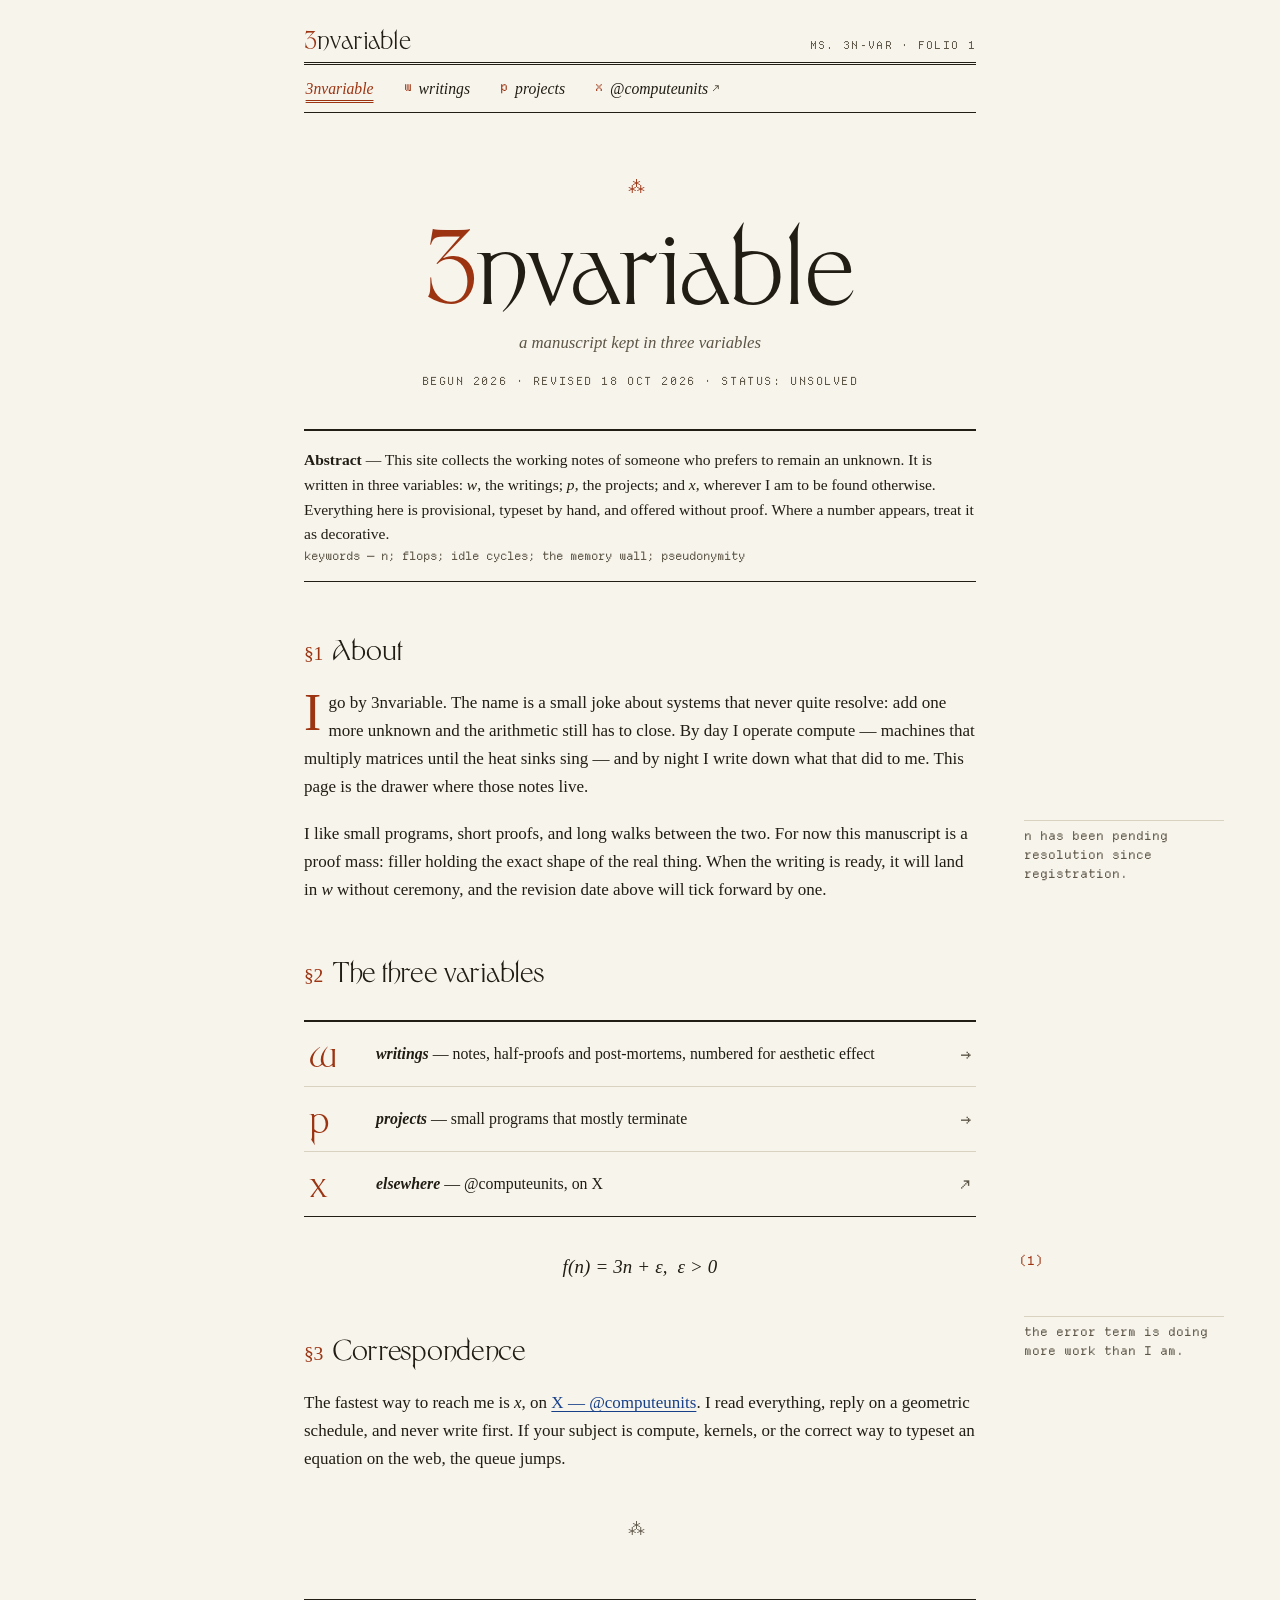
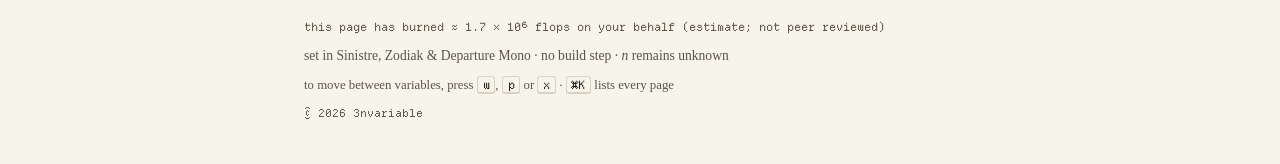
==== commit 269129d3: "Return to the paper manuscript; Zodiak from Fontshare's CDN The night-sky design read as a product p" ====
--- a/index.html
+++ b/index.html
@@ -3,115 +3,97 @@
 <head>
   <meta charset="utf-8">
   <meta name="viewport" content="width=device-width, initial-scale=1, viewport-fit=cover">
-  <meta name="theme-color" content="#06080d">
+  <meta name="theme-color" content="#f7f4ec">
   <meta name="description" content="3nvariable — working notes of an anonymous operator of compute. A manuscript kept in three variables: writings, projects, and elsewhere.">
   <title>3nvariable — a manuscript in three variables</title>
   <link rel="icon" href="/assets/favicon.svg" type="image/svg+xml">
   <link rel="preload" href="/assets/fonts/Sinistre-Regular.woff2" as="font" type="font/woff2" crossorigin>
-  <link rel="preload" href="/assets/fonts/Zodiak-Variable.woff2" as="font" type="font/woff2" crossorigin>
   <link rel="preload" href="/assets/fonts/DepartureMono-Regular.woff2" as="font" type="font/woff2" crossorigin>
+  <link rel="preconnect" href="https://api.fontshare.com">
+  <link rel="preconnect" href="https://cdn.fontshare.com" crossorigin>
+  <link rel="stylesheet" href="https://api.fontshare.com/v2/css?f[]=zodiak@1,2&amp;display=swap">
   <link rel="stylesheet" href="/assets/style.css">
-  <script>document.documentElement.classList.add("js")</script>
 </head>
 <body>
   <a class="skip" href="#content">skip the front matter →</a>
 
-  <header class="bar">
-    <a class="brand" href="/" aria-current="page"><span class="three">3</span>nvariable</a>
+  <header class="masthead">
+    <div class="masthead-top">
+      <a class="brand" href="/"><span class="three">3</span>nvariable</a>
+      <p class="running">ms. 3n-var · folio 1</p>
+    </div>
     <nav class="nav" aria-label="Site">
-      <a href="/writings/"><kbd>w</kbd><span class="label">writings</span></a>
-      <a href="/projects/"><kbd>p</kbd><span class="label">projects</span></a>
-      <a href="https://x.com/computeunits" target="_blank" rel="noopener noreferrer"><kbd>x</kbd><span class="label">@computeunits<span class="ext" aria-hidden="true"> ↗</span></span><span class="sr-only"> (opens in a new tab)</span></a>
+      <a href="/" aria-current="page">3nvariable</a>
+      <a href="/writings/"><span class="v">w</span> writings</a>
+      <a href="/projects/"><span class="v">p</span> projects</a>
+      <a href="https://x.com/computeunits" target="_blank" rel="noopener noreferrer"><span class="v">x</span> @computeunits<span class="ext" aria-hidden="true">↗</span><span class="sr-only"> (opens in a new tab)</span></a>
     </nav>
-    <button class="cmdk-btn" type="button" data-cmdk aria-label="Open the go-to menu (command K)">⌘K</button>
   </header>
 
-  <main id="content">
-    <section class="hero" aria-labelledby="hero-title">
-      <p class="hero-kicker"><span>ms. 3n-var</span><span>folio 1</span><span>a manuscript in three variables</span></p>
-      <h1 class="hero-title" id="hero-title" aria-label="3nvariable"><span style="--i:0" class="three">3</span><span style="--i:1">n</span><span style="--i:2">v</span><span style="--i:3">a</span><span style="--i:4">r</span><span style="--i:5">i</span><span style="--i:6">a</span><span style="--i:7">b</span><span style="--i:8">l</span><span style="--i:9">e</span></h1>
-      <p class="hero-sub">a manuscript kept in three variables</p>
-      <ul class="chips" aria-label="Status">
-        <li>begun 2026</li>
-        <li>revised 18 oct 2026</li>
-        <li class="hot">status: unsolved</li>
-      </ul>
-      <p class="hero-eq" aria-hidden="true"><b>f(n) = 3n + ε</b> &nbsp;(1)</p>
+  <main class="page" id="content">
+
+    <div class="titleblock">
+      <p class="fleuron" aria-hidden="true">⁂</p>
+      <h1 class="tb-title"><span class="three">3</span>nvariable</h1>
+      <p class="tb-sub">a manuscript kept in three variables</p>
+      <p class="tb-date">begun 2026 · revised 18 oct 2026<span class="tb-status">status: unsolved</span></p>
+    </div>
+
+    <section class="abstract" aria-label="Abstract">
+      <p><b>Abstract</b> — This site collects the working notes of someone who prefers to remain an unknown. It is written in three variables: <i>w</i>, the writings; <i>p</i>, the projects; and <i>x</i>, wherever I am to be found otherwise. Everything here is provisional, typeset by hand, and offered without proof. Where a number appears, treat it as decorative.</p>
+      <p class="keywords">keywords — n; flops; idle cycles; the memory wall; pseudonymity</p>
     </section>
 
-    <div class="page">
-      <section class="abstract reveal" aria-label="Abstract">
-        <p><b>Abstract</b> This site collects the working notes of someone who prefers to remain an unknown. It is written in three variables: <i>w</i>, the writings; <i>p</i>, the projects; and <i>x</i>, wherever I am to be found otherwise. Everything here is provisional, typeset by hand, and offered without proof. Where a number appears, treat it as decorative.</p>
-        <p class="keywords">keywords — n; flops; idle cycles; the memory wall; pseudonymity</p>
-      </section>
+    <section>
+      <h2 class="section"><span class="sig">§1</span>About</h2>
+      <div class="prose">
+        <p class="dropcap">I go by 3nvariable. The name is a small joke about systems that never quite resolve: add one more unknown and the arithmetic still has to close. By day I operate compute — machines that multiply matrices until the heat sinks sing — and by night I write down what that did to me. This page is the drawer where those notes live.</p>
+        <aside class="note">n has been pending resolution since registration.</aside>
+        <p>I like small programs, short proofs, and long walks between the two. For now this manuscript is a proof mass: filler holding the exact shape of the real thing. When the writing is ready, it will land in <i>w</i> without ceremony, and the revision date above will tick forward by one.</p>
+      </div>
+    </section>
 
-      <section class="sect reveal">
-        <h2 class="sect-h"><span class="sig">§1</span>About</h2>
-        <div class="prose">
-          <p class="dropcap">I go by 3nvariable. The name is a small joke about systems that never quite resolve: add one more unknown and the arithmetic still has to close. By day I operate compute — machines that multiply matrices until the heat sinks sing — and by night I write down what that did to me. This page is the drawer where those notes live.</p>
-          <aside class="note">n has been pending resolution since registration.</aside>
-          <p>I like small programs, short proofs, and long walks between the two. For now this manuscript is a proof mass: filler holding the exact shape of the real thing. When the writing is ready, it will land in <i>w</i> without ceremony, and the revision date above will tick forward by one.</p>
-        </div>
-      </section>
+    <section>
+      <h2 class="section"><span class="sig">§2</span>The three variables</h2>
+      <nav class="vars" aria-label="Sections of this site">
+        <a class="var" href="/writings/">
+          <span class="glyph" aria-hidden="true">w</span>
+          <span class="def"><b>writings</b> — notes, half-proofs and post-mortems, numbered for aesthetic effect</span>
+          <span class="go" aria-hidden="true">→</span>
+        </a>
+        <a class="var" href="/projects/">
+          <span class="glyph" aria-hidden="true">p</span>
+          <span class="def"><b>projects</b> — small programs that mostly terminate</span>
+          <span class="go" aria-hidden="true">→</span>
+        </a>
+        <a class="var" href="https://x.com/computeunits" target="_blank" rel="noopener noreferrer">
+          <span class="glyph" aria-hidden="true">x</span>
+          <span class="def"><b>elsewhere</b> — @computeunits, on X<span class="sr-only"> (opens in a new tab)</span></span>
+          <span class="go" aria-hidden="true">↗</span>
+        </a>
+      </nav>
+      <div class="eq">
+        <span class="math">f(n) = 3n + ε,&nbsp; ε &gt; 0</span>
+        <span class="tag">(1)</span>
+      </div>
+      <aside class="note">the error term is doing more work than I am.</aside>
+    </section>
 
-      <section class="sect reveal">
-        <h2 class="sect-h"><span class="sig">§2</span>The three variables</h2>
-        <nav class="vars" aria-label="Sections of this site">
-          <a class="var" href="/writings/">
-            <span class="glyph" aria-hidden="true">w</span>
-            <span class="def"><b>writings</b> notes, half-proofs and post-mortems, numbered for aesthetic effect</span>
-            <span class="go" aria-hidden="true">→</span>
-          </a>
-          <a class="var" href="/projects/">
-            <span class="glyph" aria-hidden="true">p</span>
-            <span class="def"><b>projects</b> small programs that mostly terminate</span>
-            <span class="go" aria-hidden="true">→</span>
-          </a>
-          <a class="var" href="https://x.com/computeunits" target="_blank" rel="noopener noreferrer">
-            <span class="glyph" aria-hidden="true">x</span>
-            <span class="def"><b>elsewhere</b> @computeunits, on X<span class="sr-only"> (opens in a new tab)</span></span>
-            <span class="go" aria-hidden="true">↗</span>
-          </a>
-        </nav>
-        <div class="eq">
-          <span class="math">f(n) = 3n + ε,&nbsp; ε &gt; 0</span>
-          <span class="tag">(1)</span>
-        </div>
-        <aside class="note">the error term is doing more work than I am.</aside>
-      </section>
+    <section>
+      <h2 class="section"><span class="sig">§3</span>Correspondence</h2>
+      <div class="prose">
+        <p>The fastest way to reach me is <i>x</i>, on <a href="https://x.com/computeunits" target="_blank" rel="noopener noreferrer">X — @computeunits<span class="sr-only"> (opens in a new tab)</span></a>. I read everything, reply on a geometric schedule, and never write first. If your subject is compute, kernels, or the correct way to typeset an equation on the web, the queue jumps.</p>
+      </div>
+      <p class="asterism" aria-hidden="true" style="margin-bottom: 0;">⁂</p>
+    </section>
 
-      <section class="sect reveal">
-        <h2 class="sect-h"><span class="sig">§3</span>Correspondence</h2>
-        <div class="prose">
-          <p>The fastest way to reach me is <i>x</i>, on <a href="https://x.com/computeunits" target="_blank" rel="noopener noreferrer">X — @computeunits<span class="sr-only"> (opens in a new tab)</span></a>. I read everything, reply on a geometric schedule, and never write first. If your subject is compute, kernels, or the correct way to typeset an equation on the web, the queue jumps.</p>
-        </div>
-        <p class="asterism" aria-hidden="true">⁂ ⁂ ⁂</p>
-      </section>
-    </div>
   </main>
 
-  <footer class="foot">
-    <div class="foot-grid">
-      <div>
-        <p class="foot-h">index</p>
-        <ul>
-          <li><a href="/">3nvariable</a></li>
-          <li><a href="/writings/">w — writings</a></li>
-          <li><a href="/projects/">p — projects</a></li>
-          <li><a href="https://x.com/computeunits" target="_blank" rel="noopener noreferrer">x — @computeunits ↗<span class="sr-only"> (opens in a new tab)</span></a></li>
-        </ul>
-      </div>
-      <div>
-        <p class="foot-h">colophon</p>
-        <p>set in Sinistre, Zodiak &amp; Departure Mono · no build step · <i>n</i> remains unknown</p>
-      </div>
-      <div>
-        <p class="foot-h">meter</p>
-        <p class="flops" id="flops">this page has burned ≈ 0 flops on your behalf</p>
-      </div>
-    </div>
-    <p class="foot-mark" aria-hidden="true">3nvariable</p>
-    <p class="foot-base"><span>© 2026 3nvariable</span><span>press <kbd>w</kbd> <kbd>p</kbd> <kbd>x</kbd> or <kbd>⌘K</kbd></span></p>
+  <footer class="colophon">
+    <p class="flops" id="flops">this page has burned ≈ 0 flops on your behalf</p>
+    <p>set in Sinistre, Zodiak &amp; Departure Mono · no build step · <i>n</i> remains unknown</p>
+    <p class="keys">to move between variables, press <kbd>w</kbd>, <kbd>p</kbd> or <kbd>x</kbd> · <kbd>⌘K</kbd> lists every page</p>
+    <p class="tiny">© 2026 3nvariable</p>
   </footer>
 
   <script src="/assets/main.js" defer></script>
--- a/assets/style.css
+++ b/assets/style.css
@@ -1,427 +1,403 @@
-/* 3nvariable — night shift.
-   Sinistre (Collletttivo, OFL) for display, Zodiak (Fontshare, ITF FFL) for text,
-   Departure Mono (Helena Zhang, OFL) for the machine voice. Licences sit next to the fonts. */
+/* 3nvariable — a manuscript in three variables.
+   Paper, ink, one red pencil. Titles in Sinistre (Collletttivo, OFL), text in Zodiak
+   (Fontshare, loaded from Fontshare's CDN), notes in Departure Mono (Helena Zhang, OFL). */
 
 @font-face { font-family: "Sinistre"; src: url("/assets/fonts/Sinistre-Regular.woff2") format("woff2"); font-weight: 400; font-display: swap; }
-@font-face { font-family: "Sinistre"; src: url("/assets/fonts/Sinistre-Bold.woff2") format("woff2"); font-weight: 700; font-display: swap; }
-@font-face { font-family: "Zodiak"; src: url("/assets/fonts/Zodiak-Variable.woff2") format("woff2"); font-weight: 100 900; font-style: normal; font-display: swap; }
-@font-face { font-family: "Zodiak"; src: url("/assets/fonts/Zodiak-VariableItalic.woff2") format("woff2"); font-weight: 100 900; font-style: italic; font-display: swap; }
 @font-face { font-family: "Departure Mono"; src: url("/assets/fonts/DepartureMono-Regular.woff2") format("woff2"); font-weight: 400; font-display: swap; }
 
 :root {
-  --sky: #06080d;
-  --sky-2: #0b1020;
-  --panel: #0e1424;
-  --ink: #e2e6ee;
-  --soft: #b4bccb;
-  --dim: #7b8499;
-  --rule: #1f2840;
-  --rule-2: #2c3756;
-  --glow: #c4d6ff;
-  --signal: #ff5b1f;
-  --signal-soft: rgba(255, 91, 31, .14);
-
+  --paper: #f7f4ec;
+  --ink: #211d15;
+  --muted: #5c5546;
+  --red: #9c3412;
+  --blue: #174089;
+  --rule: #d9d2c0;
+  --wash: #efe9db;
+  --serif: "Zodiak", "Iowan Old Style", Palatino, Georgia, serif;
   --display: "Sinistre", "Zodiak", Georgia, serif;
-  --text: "Zodiak", Georgia, "Times New Roman", serif;
-  --mono: "Departure Mono", ui-monospace, "SFMono-Regular", Menlo, monospace;
-
-  --col: 680px;
-  --gutter: clamp(20px, 5vw, 48px);
-  color-scheme: dark;
-}
-
-*, *::before, *::after { box-sizing: border-box; }
-html { -webkit-text-size-adjust: 100%; scroll-padding-top: 80px; }
+  --mono: "Departure Mono", ui-monospace, "SF Mono", Menlo, Consolas, monospace;
+  --measure: 42rem;
+  color-scheme: light;
+}
+
+* { box-sizing: border-box; }
+
+html {
+  background: var(--paper);
+  -webkit-text-size-adjust: 100%;
+  scroll-behavior: smooth;
+}
+
+@media (prefers-reduced-motion: reduce) {
+  html { scroll-behavior: auto; }
+}
+
 body {
   margin: 0;
-  background: var(--sky);
+  font-family: var(--serif);
+  font-size: 1.0625rem;
+  line-height: 1.65;
   color: var(--ink);
-  font: 420 1.1875rem/1.62 var(--text);
-  font-feature-settings: "kern", "liga", "onum";
-  -webkit-font-smoothing: antialiased;
-  text-rendering: optimizeLegibility;
-  overflow-x: hidden;
-}
-
-/* scanline grain over everything, as on a CRT in a cold room */
-body::after {
-  content: "";
-  position: fixed;
-  inset: 0;
-  pointer-events: none;
-  z-index: 50;
-  background: repeating-linear-gradient(to bottom, rgba(255,255,255,.022) 0 1px, transparent 1px 3px);
-  mix-blend-mode: screen;
-}
-
-::selection { background: var(--signal); color: var(--sky); }
-
-a { color: inherit; text-decoration: underline; text-decoration-color: var(--rule-2); text-decoration-thickness: 1px; text-underline-offset: .2em; transition: color .2s, text-decoration-color .2s; }
-a:hover { color: var(--signal); text-decoration-color: var(--signal); }
-a:focus-visible, button:focus-visible { outline: 2px solid var(--signal); outline-offset: 3px; border-radius: 2px; }
-
-i, em { font-style: italic; }
-b, strong { font-weight: 650; }
-
-kbd {
-  font: 400 .72rem/1 var(--mono);
-  display: inline-block;
-  padding: .28em .42em .22em;
-  border: 1px solid var(--rule-2);
-  border-bottom-width: 2px;
-  border-radius: 4px;
-  color: var(--soft);
-  background: rgba(255,255,255,.02);
-}
-
-.sr-only { position: absolute; width: 1px; height: 1px; overflow: hidden; clip: rect(0 0 0 0); white-space: nowrap; }
-.skip { position: absolute; left: 12px; top: -60px; z-index: 100; padding: 8px 12px; background: var(--signal); color: var(--sky); font: .8rem var(--mono); text-decoration: none; }
-.skip:focus { top: 12px; }
-
-.three { color: var(--signal); }
-
-/* ———————————————————— top bar */
-
-.bar {
-  position: sticky;
-  top: 0;
-  z-index: 40;
-  display: flex;
-  align-items: center;
-  gap: 24px;
-  padding: 14px var(--gutter);
-  background: rgba(6, 8, 13, .72);
-  backdrop-filter: blur(14px) saturate(140%);
-  -webkit-backdrop-filter: blur(14px) saturate(140%);
-  border-bottom: 1px solid var(--rule);
-}
-.brand { font: 400 1.6rem/1 var(--display); text-decoration: none; letter-spacing: .01em; margin-right: auto; }
-.brand:hover { color: var(--ink); }
-.nav { display: flex; gap: 22px; font: .8rem/1 var(--mono); text-transform: lowercase; }
-.nav a { text-decoration: none; color: var(--soft); display: inline-flex; align-items: center; gap: 8px; }
-.nav a:hover { color: var(--ink); }
-.nav a[aria-current="page"] { color: var(--ink); }
-.nav a[aria-current="page"] kbd { border-color: var(--signal); color: var(--signal); }
-.nav .ext { color: var(--dim); }
-
-.cmdk-btn {
-  font: .78rem/1 var(--mono);
-  color: var(--soft);
-  background: transparent;
-  border: 1px solid var(--rule-2);
-  border-radius: 6px;
-  padding: 8px 10px;
-  cursor: pointer;
-}
-.cmdk-btn:hover { color: var(--ink); border-color: var(--soft); }
-
-@media (max-width: 720px) {
-  .bar { gap: 14px; padding-block: 12px; }
-  .brand { font-size: 1.35rem; }
-  .nav { gap: 14px; }
-  .nav .label { display: none; }
-  .nav kbd { font-size: .8rem; padding: .35em .5em .28em; }
-}
-
-/* ———————————————————— home hero */
-
-.hero {
-  position: relative;
-  min-height: min(88vh, 860px);
   display: flex;
   flex-direction: column;
-  justify-content: center;
-  padding: 72px var(--gutter) 150px;
-  overflow: hidden;
-  isolation: isolate;
-  background:
-    radial-gradient(1200px 260px at 50% 100%, rgba(196,214,255,.28), transparent 70%),
-    linear-gradient(to bottom, var(--sky) 0%, var(--sky-2) 78%, #121a30 100%);
-}
-/* the horizon: a lit planet edge, borrowed from ghost.ai and turned into a sunrise that never finishes */
-.hero::before {
-  content: "";
-  position: absolute;
-  left: 50%;
-  bottom: -1760px;
-  width: 2400px;
-  height: 1900px;
-  transform: translateX(-50%);
-  border-radius: 50%;
-  background: radial-gradient(closest-side, #1a2238 0%, #0d1322 92%, rgba(196,214,255,.9) 99.4%, transparent 100%);
-  box-shadow: 0 0 90px 18px rgba(150,180,255,.32), 0 0 260px 60px rgba(120,150,255,.14);
-  z-index: -1;
-  animation: breathe 9s ease-in-out infinite alternate;
-}
-@keyframes breathe {
-  from { box-shadow: 0 0 70px 12px rgba(150,180,255,.26), 0 0 220px 40px rgba(120,150,255,.10); }
-  to   { box-shadow: 0 0 110px 22px rgba(150,180,255,.38), 0 0 300px 80px rgba(120,150,255,.18); }
-}
-
-.hero-kicker { font: .78rem/1.4 var(--mono); color: var(--dim); letter-spacing: .04em; margin: 0 0 28px; display: flex; gap: 10px; flex-wrap: wrap; }
-.hero-kicker span + span::before { content: "·"; margin-right: 10px; color: var(--rule-2); }
-
-.hero-title {
-  font: 400 clamp(4.2rem, 17vw, 15.5rem)/.82 var(--display);
-  letter-spacing: -.015em;
+  min-height: 100vh;
+  padding-left: max(1.25rem, env(safe-area-inset-left));
+  padding-right: max(1.25rem, env(safe-area-inset-right));
+}
+
+::selection { background: var(--red); color: var(--paper); }
+
+a { color: var(--blue); text-underline-offset: 3px; }
+a:hover { color: var(--red); }
+
+:focus-visible { outline: 2px solid var(--blue); outline-offset: 2px; }
+
+.sr-only {
+  position: absolute; width: 1px; height: 1px;
+  padding: 0; margin: -1px; overflow: hidden;
+  clip: rect(0 0 0 0); white-space: nowrap; border: 0;
+}
+
+.skip {
+  position: absolute; left: 0; top: -3rem;
+  font-family: var(--mono); font-size: .8rem;
+  background: var(--ink); color: var(--paper);
+  padding: .6rem 1rem; z-index: 10; text-decoration: none;
+}
+.skip:focus { top: 0; left: 0; color: var(--paper); }
+
+/* ---- masthead: running head + nav ------------------------------- */
+
+.masthead { max-width: var(--measure); margin: 1.75rem auto 0; width: 100%; }
+
+.masthead-top {
+  display: flex; justify-content: space-between; align-items: baseline;
+  gap: 1rem; flex-wrap: wrap;
+  border-bottom: 3px double var(--ink);
+  padding-bottom: .45rem;
+}
+
+.brand {
+  font-family: var(--display); font-size: 1.55rem; font-weight: 400; line-height: 1;
+  color: var(--ink); text-decoration: none;
+}
+.brand .three { color: var(--red); }
+.brand:hover { color: var(--ink); text-decoration: underline; text-decoration-style: double; text-underline-offset: 5px; }
+
+.running {
+  margin: 0; text-align: right;
+  font-family: var(--mono); font-size: .68rem;
+  letter-spacing: .12em; text-transform: uppercase;
+  color: var(--muted);
+}
+
+.nav {
+  display: flex; flex-wrap: wrap; column-gap: 1.7rem;
+  border-bottom: 1px solid var(--ink);
+  padding: .1rem 0;
+}
+
+.nav a {
+  display: inline-flex; align-items: center;
+  min-height: 44px;
+  color: var(--ink); text-decoration: none;
+  font-style: italic; font-size: .98rem;
+  padding-inline: .1rem;
+}
+
+.nav a .v {
+  font-family: var(--mono); font-style: normal;
+  font-size: .78rem; color: var(--red);
+  margin-right: .42rem; transform: translateY(-1px);
+}
+
+.nav a:hover { color: var(--blue); }
+.nav a:hover .v { color: var(--blue); }
+
+.nav a[aria-current="page"] {
+  color: var(--red);
+  text-decoration-line: underline;
+  text-decoration-style: double;
+  text-decoration-thickness: 1px;
+  text-underline-offset: 6px;
+}
+
+.nav .ext { font-family: var(--mono); font-style: normal; font-size: .68em; margin-left: .32rem; color: var(--muted); }
+
+/* ---- page frame -------------------------------------------------- */
+
+.page {
+  max-width: var(--measure); margin-inline: auto; width: 100%;
+  padding: .5rem 0 3.5rem;
+  position: relative;
+  flex: 1;
+}
+
+/* ---- home: title block ------------------------------------------- */
+
+.titleblock { text-align: center; margin: 3.2rem 0 0; }
+
+.fleuron { color: var(--red); font-size: 1.05rem; letter-spacing: .4em; margin: 0 0 1.2rem; }
+
+.tb-title {
+  font-family: var(--display);
+  font-size: clamp(3.6rem, 15vw, 6.4rem);
+  font-weight: 400;
+  letter-spacing: -.01em; line-height: .95;
   margin: 0;
-  color: var(--glow);
-  text-shadow: 0 0 40px rgba(196,214,255,.18);
-}
-.hero-title span { display: inline-block; animation: rise .9s cubic-bezier(.2,.7,.2,1) both; animation-delay: calc(var(--i) * 55ms); }
-.hero-title .three { color: var(--signal); text-shadow: 0 0 36px rgba(255,91,31,.4); }
-@keyframes rise { from { opacity: 0; transform: translateY(.18em); filter: blur(6px); } to { opacity: 1; transform: none; filter: none; } }
-
-.hero-sub { font: italic 400 clamp(1.3rem, 2.6vw, 2rem)/1.25 var(--text); color: var(--soft); margin: 26px 0 34px; max-width: 30ch; }
-
-.chips { display: flex; flex-wrap: wrap; gap: 8px; margin: 0; padding: 0; list-style: none; }
-.chips li { font: .74rem/1 var(--mono); color: var(--glow); border: 1px solid rgba(196,214,255,.35); padding: 8px 10px 7px; background: rgba(6,8,13,.4); }
-.chips li.hot { color: var(--signal); border-color: rgba(255,91,31,.55); }
-.chips li.hot::before { content: ""; display: inline-block; width: 6px; height: 6px; margin-right: 8px; background: var(--signal); vertical-align: 1px; animation: blink 1.4s steps(2, jump-none) infinite; }
-@keyframes blink { 50% { opacity: 0; } }
-
-.hero-eq { position: absolute; right: var(--gutter); bottom: 40px; font: .9rem var(--mono); color: var(--dim); }
-.hero-eq b { font-weight: 400; color: var(--glow); }
-
-/* ———————————————————— page frame */
-
-.page { width: min(var(--col), 100% - 2 * var(--gutter)); margin: 0 auto; padding: 72px 0 96px; }
-@media (min-width: 1200px) {
-  .page { margin-left: calc(50% - 470px); }
-}
-
-.sect { margin: 0 0 88px; }
-.sect-h {
-  display: flex;
-  align-items: baseline;
-  gap: 16px;
-  font: 400 clamp(2rem, 4.4vw, 2.9rem)/1 var(--display);
-  margin: 0 0 28px;
-  padding-bottom: 14px;
-  border-bottom: 1px solid var(--rule);
-}
-.sect-h .sig { font: .78rem var(--mono); color: var(--signal); letter-spacing: .04em; }
+}
+.tb-title .three { color: var(--red); }
+
+.tb-sub { font-style: italic; color: var(--muted); font-size: 1.05rem; margin: .75rem 0 0; }
+
+.tb-date {
+  font-family: var(--mono); font-size: .7rem;
+  text-transform: uppercase; letter-spacing: .14em;
+  color: var(--muted); margin: 1rem 0 0;
+}
+.tb-status::before { content: " · "; }
+@media (max-width: 480px) {
+  .tb-status { display: block; margin-top: .35rem; }
+  .tb-status::before { content: none; }
+}
+
+/* ---- abstract ----------------------------------------------------- */
 
 .abstract {
-  margin: 0 0 88px;
-  padding: 26px 28px;
-  border: 1px solid var(--rule);
-  border-left: 2px solid var(--signal);
-  background: linear-gradient(to right, var(--signal-soft), transparent 40%);
-  font-size: 1.06rem;
-  color: var(--soft);
+  border-top: 2px solid var(--ink);
+  border-bottom: 1px solid var(--ink);
+  margin: 2.4rem 0 0; padding: 1.05rem 0 .95rem;
+  font-size: .97rem; line-height: 1.6;
 }
 .abstract p { margin: 0; }
-.abstract b { color: var(--ink); font-family: var(--mono); font-weight: 400; font-size: .8rem; text-transform: uppercase; letter-spacing: .06em; margin-right: 6px; }
-.abstract .keywords { margin-top: 16px; font: .74rem/1.6 var(--mono); color: var(--dim); }
-
-.prose p { margin: 0 0 1.15em; }
-.prose a { text-decoration-color: rgba(255,91,31,.55); }
-.prose sup { line-height: 0; }
+.keywords {
+  font-family: var(--mono); font-size: .73rem;
+  color: var(--muted); margin: .75rem 0 0;
+}
+
+/* ---- sections & prose --------------------------------------------- */
+
+h2.section {
+  font-family: var(--display); font-size: 1.75rem; font-weight: 400;
+  margin: 2.8rem 0 1rem; letter-spacing: -.01em;
+}
+h2.section .sig { font-family: var(--serif); font-size: .7em; color: var(--red); margin-right: .55rem; }
+
+.prose p { margin: 0 0 1.15rem; }
+
+/* old-style figures for the text face only: Departure Mono's would shrink "1" and "0" */
+.prose, .abstract p, .footnotes, .colophon p:not(.flops):not(.tiny) { font-feature-settings: "onum" 1; }
 
 .dropcap::first-letter {
   float: left;
-  font: 400 4.6em/.8 var(--display);
-  margin: .06em .1em 0 0;
-  color: var(--signal);
-}
-
-/* sidenotes, gwern-style: in the margin on wide screens, inline elsewhere */
+  font-size: 3.05em; line-height: .82;
+  padding: .06em .14em 0 0;
+  font-weight: 500;
+  color: var(--red);
+}
+
+/* ---- the three variables ------------------------------------------ */
+
+.vars { border-top: 2px solid var(--ink); border-bottom: 1px solid var(--ink); margin: 1.6rem 0; }
+
+.var {
+  display: grid; grid-template-columns: 3.1rem 1fr auto;
+  align-items: center; gap: 1.1rem;
+  padding: .85rem .3rem;
+  min-height: 58px;
+  text-decoration: none; color: var(--ink);
+  border-top: 1px solid var(--rule);
+}
+.var:first-child { border-top: 0; }
+
+.var .glyph { font-family: var(--display); font-size: 2.3rem; font-weight: 400; color: var(--red); line-height: 1; }
+
+.var .def { line-height: 1.45; font-size: .99rem; }
+.var .def b { font-style: italic; font-weight: 600; }
+
+.var .go { font-family: var(--mono); font-size: .95rem; color: var(--muted); }
+
+.var:hover .def b, .var:focus-visible .def b { color: var(--blue); text-decoration: underline; text-underline-offset: 3px; }
+.var:hover .go, .var:focus-visible .go { color: var(--red); }
+
+@media (max-width: 480px) {
+  .var { grid-template-columns: 2.4rem 1fr; gap: .8rem; }
+  .var .glyph { font-size: 1.6rem; }
+  .var .go { display: none; }
+}
+
+/* ---- equations & margin notes -------------------------------------- */
+
+.eq {
+  display: flex; justify-content: center; align-items: baseline;
+  gap: .9rem; margin: 2.1rem 0; position: relative;
+}
+.eq .math { font-style: italic; font-size: 1.18rem; letter-spacing: .01em; }
+.eq .math sup, .eq .math sub { font-style: normal; }
+.eq .tag { font-family: var(--mono); font-size: .78rem; color: var(--red); }
+
 .note {
-  font: .8rem/1.5 var(--mono);
-  color: var(--dim);
-  margin: -.2em 0 1.4em;
-  padding-left: 14px;
-  border-left: 1px solid var(--rule-2);
-}
-.note::before { content: "※ "; color: var(--signal); }
+  font-family: var(--mono); font-size: .76rem; line-height: 1.55;
+  color: var(--muted);
+  border-left: 2px solid var(--red);
+  padding-left: .8rem; margin: 1.2rem 0;
+}
+
 @media (min-width: 1200px) {
-  .note { float: right; clear: right; width: 220px; margin: 0 -268px 1em 0; position: relative; top: -2.6em; }
-}
-
-.eq {
-  display: flex;
-  align-items: center;
-  justify-content: center;
-  position: relative;
-  margin: 1.6em 0;
-  padding: 26px 64px;
+  .eq .tag { position: absolute; right: -4.2rem; }
+  .note {
+    position: absolute; right: -15.5rem; width: 12.5rem;
+    border-left: 0; border-top: 1px solid var(--rule);
+    padding: .4rem 0 0; margin: 0;
+  }
+}
+
+/* ---- writings index ------------------------------------------------ */
+
+ul.index { list-style: none; margin: 1.8rem 0; padding: 0; }
+ul.index li { border-top: 1px solid var(--rule); }
+ul.index li:first-child { border-top: 2px solid var(--ink); }
+
+a.row {
+  display: grid; grid-template-columns: 3.4rem 1fr;
+  gap: 1rem; padding: 1.05rem .3rem;
+  min-height: 58px; text-decoration: none; color: var(--ink);
+}
+.idx { font-family: var(--mono); font-size: .82rem; color: var(--red); padding-top: .35rem; }
+.entry-title { font-family: var(--display); font-size: 1.6rem; line-height: 1.15; }
+.entry-meta { display: block; font-family: var(--mono); font-size: .72rem; color: var(--muted); margin-top: .3rem; }
+
+a.row:hover .entry-title, a.row:focus-visible .entry-title { color: var(--blue); }
+
+@media (max-width: 480px) {
+  a.row { grid-template-columns: 2.6rem 1fr; gap: .7rem; }
+}
+
+/* ---- articles ------------------------------------------------------ */
+
+.art-head { margin: 2.6rem 0 2.1rem; }
+.art-title {
+  font-family: var(--display);
+  font-size: clamp(2.5rem, 8vw, 3.6rem);
+  font-weight: 400;
+  line-height: 1.14; letter-spacing: -.01em;
+  margin: .4rem 0 .85rem;
+}
+.kicker {
+  font-family: var(--mono); font-size: .73rem;
+  text-transform: uppercase; letter-spacing: .14em;
+  color: var(--red); margin: 0;
+}
+
+.dateline {
+  font-family: var(--mono); font-size: .73rem;
+  color: var(--muted); margin: 0;
+}
+.dateline a { color: var(--muted); }
+
+.pull {
+  font-family: var(--display); font-size: 1.7rem; line-height: 1.3;
+  text-align: center; margin: 2.3rem 2.5rem; color: var(--ink);
+}
+.pull .mark { color: var(--red); }
+
+@media (max-width: 600px) { .pull { margin-inline: 0; } }
+
+dl.taxonomy { margin: 1.6rem 0; }
+dl.taxonomy dt { font-family: var(--mono); font-size: .88rem; font-weight: 500; color: var(--red); margin-top: 1.1rem; }
+dl.taxonomy dd { margin: .15rem 0 0 0; }
+
+.footnotes {
+  margin-top: 2.6rem; padding-top: 1rem;
   border-top: 1px solid var(--rule);
-  border-bottom: 1px solid var(--rule);
-  background: radial-gradient(ellipse at center, rgba(196,214,255,.06), transparent 70%);
-}
-.eq .math { font: italic 400 1.5rem/1.2 var(--text); color: var(--glow); text-align: center; }
-.eq .tag { position: absolute; right: 0; font: .8rem var(--mono); color: var(--dim); }
-
-.qed { display: block; text-align: right; color: var(--signal); font-size: .9rem; margin-top: -.4em; }
-.asterism { text-align: center; color: var(--rule-2); letter-spacing: .5em; margin: 56px 0; font-size: 1.1rem; }
-.postscript { font-style: italic; color: var(--soft); }
-
-/* ———————————————————— the three variables */
-
-.vars { display: grid; gap: 1px; background: var(--rule); border: 1px solid var(--rule); margin: 0 0 32px; }
-.var {
-  display: grid;
-  grid-template-columns: 96px 1fr auto;
-  align-items: center;
-  gap: 20px;
-  padding: 22px 24px 22px 14px;
-  background: var(--sky);
-  text-decoration: none;
-  position: relative;
-  overflow: hidden;
-  transition: background .25s;
-}
-.var::after {
-  content: "";
-  position: absolute;
-  inset: auto 0 0 0;
-  height: 2px;
-  background: var(--signal);
-  transform: scaleX(0);
-  transform-origin: left;
-  transition: transform .45s cubic-bezier(.2,.7,.2,1);
-}
-.var:hover { background: var(--panel); color: var(--ink); }
-.var:hover::after { transform: scaleX(1); }
-.var .glyph { font: 400 4.6rem/.8 var(--display); color: var(--glow); text-align: center; transition: color .25s, transform .45s cubic-bezier(.2,.7,.2,1); }
-.var:hover .glyph { color: var(--signal); transform: translateY(-4px) rotate(-4deg); }
-.var .def { color: var(--soft); font-size: 1.02rem; }
-.var .def b { display: block; color: var(--ink); font: .82rem var(--mono); text-transform: uppercase; letter-spacing: .06em; margin-bottom: 4px; font-weight: 400; }
-.var .go { font: 1.1rem var(--mono); color: var(--dim); transition: transform .3s, color .3s; }
-.var:hover .go { color: var(--signal); transform: translateX(4px); }
-@media (max-width: 560px) {
-  .var { grid-template-columns: 58px 1fr auto; gap: 14px; }
-  .var .glyph { font-size: 3.2rem; }
-}
-
-/* ———————————————————— inner page head */
-
-.art-head { padding: 24px 0 36px; margin-bottom: 48px; border-bottom: 1px solid var(--rule); position: relative; }
-.kicker { font: .78rem var(--mono); color: var(--signal); letter-spacing: .04em; margin: 0 0 22px; }
-.kicker .folio { color: var(--dim); }
-.art-title { font: 400 clamp(3rem, 9vw, 6rem)/.92 var(--display); margin: 0 0 22px; color: var(--glow); letter-spacing: -.01em; text-wrap: balance; }
-.dateline { font: .78rem/1.6 var(--mono); color: var(--dim); margin: 0; }
-.dateline a { color: var(--soft); }
-
-/* ———————————————————— writings index */
-
-.index { list-style: none; margin: 0; padding: 0; counter-reset: none; }
-.index li { border-bottom: 1px solid var(--rule); }
-.row { display: grid; grid-template-columns: 56px 1fr auto; gap: 18px; align-items: baseline; padding: 28px 0; text-decoration: none; transition: padding .35s cubic-bezier(.2,.7,.2,1); }
-.row:hover { color: var(--ink); padding-left: 10px; }
-.row .idx { font: .8rem var(--mono); color: var(--dim); }
-.row:hover .idx { color: var(--signal); }
-.entry-title { display: block; font: 400 clamp(1.7rem, 3.6vw, 2.5rem)/1.05 var(--display); color: var(--ink); margin-bottom: 10px; transition: color .25s; }
-.row:hover .entry-title { color: var(--glow); }
-.entry-meta { font: .74rem/1.5 var(--mono); color: var(--dim); }
-.row .go { font: 1.1rem var(--mono); color: var(--rule-2); transition: color .25s, transform .3s; }
-.row:hover .go { color: var(--signal); transform: translateX(4px); }
-
-/* ———————————————————— projects */
-
-.projects { display: grid; gap: 18px; }
-.proj { border: 1px solid var(--rule); background: linear-gradient(to bottom, var(--panel), var(--sky)); padding: 24px 26px 18px; transition: border-color .3s, transform .35s cubic-bezier(.2,.7,.2,1); }
-.proj:hover { border-color: var(--rule-2); transform: translateY(-2px); }
-.proj header { display: flex; align-items: baseline; justify-content: space-between; gap: 16px; margin-bottom: 12px; }
-.proj h2 { font: 400 2.1rem/1 var(--display); margin: 0; }
-.proj h2 a { text-decoration: none; }
-.proj h2 .ext { font: .9rem var(--mono); color: var(--dim); vertical-align: .6em; }
-.proj .prose p { color: var(--soft); margin-bottom: .8em; }
-.proj .meta { font: .74rem var(--mono); color: var(--dim); margin: 0; padding-top: 12px; border-top: 1px dashed var(--rule); }
-.status { font: .7rem/1 var(--mono); text-transform: uppercase; letter-spacing: .08em; padding: 6px 8px 5px; border: 1px solid; white-space: nowrap; }
-.status.live { color: #7dffb0; border-color: rgba(125,255,176,.4); }
-.status.live::before { content: "● "; animation: blink 1.6s steps(2, jump-none) infinite; }
-.status.dormant { color: #f5c96a; border-color: rgba(245,201,106,.35); }
-.status.frozen { color: var(--glow); border-color: rgba(196,214,255,.3); }
-
-/* ———————————————————— essays */
-
-.taxonomy { margin: 1.4em 0 1.8em; display: grid; grid-template-columns: max-content 1fr; gap: 0 22px; border-top: 1px solid var(--rule); }
-.taxonomy dt, .taxonomy dd { padding: 14px 0; border-bottom: 1px solid var(--rule); }
-.taxonomy dt { font: .82rem/1.9 var(--mono); color: var(--signal); }
-.taxonomy dd { margin: 0; color: var(--soft); }
-@media (max-width: 560px) {
-  .taxonomy { grid-template-columns: 1fr; }
-  .taxonomy dt { border-bottom: 0; padding-bottom: 0; }
-}
-
-.pull { font: 400 clamp(1.7rem, 4vw, 2.5rem)/1.15 var(--display); text-align: center; color: var(--glow); margin: 1.4em -2vw; text-wrap: balance; }
-.pull .mark { color: var(--signal); }
-
-.fnref a { font: .7rem var(--mono); color: var(--signal); text-decoration: none; padding: 0 2px; }
-.footnotes { margin-top: 48px; padding-top: 18px; border-top: 1px solid var(--rule); font: .8rem/1.6 var(--mono); color: var(--dim); }
-.footnotes ol { margin: 0; padding-left: 1.4em; }
-.footnotes li:target { color: var(--ink); background: var(--signal-soft); }
-.footnotes .back { text-decoration: none; color: var(--signal); }
-
-/* ———————————————————— 404 */
-
-.void { text-align: left; }
-.void-num { font: 400 clamp(8rem, 34vw, 20rem)/.78 var(--display); color: var(--glow); margin: 0 0 8px; letter-spacing: -.03em; position: relative; display: inline-block; animation: flicker 6s steps(1) infinite; }
-.void-num .three { text-shadow: 0 0 40px rgba(255,91,31,.5); }
-@keyframes flicker { 0%, 100% { opacity: 1; } 91% { opacity: 1; } 92% { opacity: .35; } 93% { opacity: 1; } 95% { opacity: .6; } 96% { opacity: 1; } }
+  font-size: .9rem; color: var(--muted);
+}
+.footnotes ol { margin: 0; padding-left: 1.4rem; }
+.footnotes .back { font-family: var(--mono); font-size: .75em; text-decoration: none; margin-left: .3rem; }
+
+sup.fnref { font-family: var(--mono); font-size: .7em; }
+sup.fnref a { color: var(--red); text-decoration: none; margin-left: .12em; }
+
+.qed { display: block; text-align: right; color: var(--red); margin: 1.6rem 0 0; }
+
+.postscript { font-size: .95rem; color: var(--muted); }
+
+.asterism { text-align: center; color: var(--muted); letter-spacing: .45em; margin: 2.6rem 0; }
+
+/* ---- projects ------------------------------------------------------ */
+
+.proj { border-top: 1px solid var(--rule); padding: 1.45rem .3rem 1.3rem; }
+.proj:first-of-type { border-top: 2px solid var(--ink); }
+
+.proj header { display: flex; align-items: baseline; gap: .9rem; flex-wrap: wrap; }
+.proj h3 { font-family: var(--display); font-size: 1.6rem; font-weight: 400; margin: 0; }
+.proj h3 a { color: var(--ink); text-decoration: none; }
+.proj h3 a:hover { color: var(--blue); text-decoration: underline; text-underline-offset: 3px; }
+
+.status { font-family: var(--mono); font-size: .72rem; }
+.status::before { content: "["; }
+.status::after { content: "]"; }
+.status.live { color: var(--red); }
+.status.dormant { color: var(--muted); }
+.status.frozen { color: var(--muted); }
+
+.proj .meta { font-family: var(--mono); font-size: .73rem; color: var(--muted); margin: .7rem 0 0; }
+
+/* ---- 404 ------------------------------------------------------------ */
+
 .errblock {
-  font: .86rem/1.7 var(--mono);
-  white-space: pre-wrap;
-  color: var(--soft);
-  background: #04060a;
-  border: 1px solid var(--rule-2);
-  padding: 44px 20px 18px;
-  margin: 28px 0;
-  position: relative;
-  overflow-x: auto;
-}
-.errblock::before { content: "● ● ●"; position: absolute; top: 12px; left: 14px; font-size: .6rem; letter-spacing: .3em; color: var(--rule-2); }
-.errblock .err { color: var(--signal); }
-
-/* ———————————————————— footer */
-
-.foot { border-top: 1px solid var(--rule); padding: 64px var(--gutter) 22px; background: linear-gradient(to bottom, var(--sky), #0a0f1c); overflow: hidden; position: relative; }
-.foot-grid { display: grid; grid-template-columns: repeat(3, minmax(0, 1fr)); gap: 32px; max-width: 1180px; margin: 0 auto; }
-.foot-h { font: .72rem var(--mono); color: var(--signal); text-transform: uppercase; letter-spacing: .1em; margin: 0 0 14px; }
-.foot ul { list-style: none; margin: 0; padding: 0; font: .86rem/2 var(--mono); }
-.foot ul a { text-decoration: none; color: var(--soft); }
-.foot ul a:hover { color: var(--signal); }
-.foot p { margin: 0 0 8px; font-size: .98rem; color: var(--soft); }
-.flops { font: .8rem/1.6 var(--mono) !important; color: var(--glow) !important; font-variant-numeric: tabular-nums; }
-.foot-mark {
-  font: 400 clamp(5rem, 22vw, 21rem)/.8 var(--display) !important;
-  color: transparent !important;
-  -webkit-text-stroke: 1px var(--rule-2);
-  text-align: center;
-  margin: 56px 0 -.12em !important;
-  white-space: nowrap;
-  user-select: none;
-  transition: -webkit-text-stroke-color .6s;
-}
-.foot:hover .foot-mark { -webkit-text-stroke-color: rgba(255,91,31,.55); }
-.foot-base { display: flex; justify-content: space-between; gap: 16px; flex-wrap: wrap; max-width: 1180px; margin: 0 auto !important; padding-top: 18px; border-top: 1px solid var(--rule); font: .72rem/2 var(--mono) !important; color: var(--dim) !important; position: relative; }
-@media (max-width: 720px) {
-  .foot-grid { grid-template-columns: 1fr 1fr; }
-  .foot-grid > :last-child { grid-column: 1 / -1; }
-}
-
-/* ———————————————————— ⌘K menu */
-
-.cmdk { border: 1px solid var(--rule-2); border-radius: 10px; padding: 0; width: min(560px, 100% - 32px); margin: 14vh auto auto; background: rgba(11,16,32,.96); color: var(--ink); box-shadow: 0 30px 120px rgba(0,0,0,.7), 0 0 0 1px rgba(196,214,255,.04); overflow: hidden; }
-.cmdk[open] { animation: pop .18s ease-out; }
-.cmdk::backdrop { background: rgba(3,4,8,.6); backdrop-filter: blur(3px); }
-@keyframes pop { from { opacity: 0; transform: translateY(-6px) scale(.985); } }
-.cmdk input { width: 100%; border: 0; border-bottom: 1px solid var(--rule-2); background: transparent; color: var(--ink); font: 1.05rem var(--mono); padding: 18px 20px; outline: none; }
-.cmdk input::placeholder { color: var(--dim); }
-.cmdk ul { list-style: none; margin: 0; padding: 8px; max-height: 50vh; overflow-y: auto; }
-.cmdk li a { display: flex; justify-content: space-between; gap: 12px; padding: 11px 12px; border-radius: 6px; text-decoration: none; font-size: 1rem; }
-.cmdk li a span { font: .72rem/1.9 var(--mono); color: var(--dim); }
-.cmdk li a[aria-selected="true"] { background: var(--signal-soft); color: var(--ink); box-shadow: inset 2px 0 0 var(--signal); }
-.cmdk .hint { font: .7rem var(--mono); color: var(--dim); padding: 10px 20px; border-top: 1px solid var(--rule); margin: 0; }
-
-/* ———————————————————— motion on scroll */
-
-.js .reveal { opacity: 0; transform: translateY(16px); transition: opacity .8s ease, transform .8s cubic-bezier(.2,.7,.2,1); }
-.js .reveal.in { opacity: 1; transform: none; }
-
-@media (prefers-reduced-motion: reduce) {
-  *, *::before, *::after { animation: none !important; transition: none !important; }
-  .js .reveal { opacity: 1; transform: none; }
-}
+  font-family: var(--mono); font-size: .84rem; line-height: 1.8;
+  border-left: 3px solid var(--red);
+  background: var(--wash);
+  padding: 1rem 1.2rem; margin: 2rem 0;
+  overflow-x: auto; white-space: pre-wrap;
+}
+
+/* ---- colophon -------------------------------------------------------- */
+
+.colophon {
+  max-width: var(--measure); margin-inline: auto; width: 100%;
+  border-top: 1px solid var(--ink);
+  padding: 1.15rem 0 2.6rem;
+  font-size: .85rem; color: var(--muted);
+}
+.colophon p { margin: 0 0 .5rem; }
+.colophon .flops { font-family: var(--mono); font-size: .71rem; }
+.colophon .tiny { font-family: var(--mono); font-size: .68rem; margin-bottom: 0; }
+.colophon a { color: var(--muted); }
+
+.colophon .keys { font-size: .8rem; }
+
+kbd {
+  font-family: var(--mono); font-size: .72rem;
+  border: 1px solid var(--rule); border-bottom-width: 2px; border-radius: 3px;
+  padding: 0 .3rem; color: var(--ink);
+}
+
+/* ---- ⌘K: a plain list of pages, opened from the keyboard only ---------- */
+
+.cmdk {
+  width: min(30rem, 100% - 2rem); margin: 14vh auto auto; padding: 0;
+  background: var(--paper); color: var(--ink);
+  border: 1px solid var(--ink); box-shadow: 4px 4px 0 var(--rule);
+}
+.cmdk::backdrop { background: rgba(33, 29, 21, .25); }
+.cmdk input {
+  width: 100%; border: 0; border-bottom: 3px double var(--ink);
+  background: transparent; color: var(--ink); outline: none;
+  font: italic 1.05rem var(--serif); padding: .9rem 1rem;
+}
+.cmdk ul { list-style: none; margin: 0; padding: .35rem 0; max-height: 50vh; overflow-y: auto; }
+.cmdk li a { display: flex; justify-content: space-between; gap: 1rem; padding: .45rem 1rem; color: var(--ink); text-decoration: none; }
+.cmdk li a span { font-family: var(--mono); font-size: .72rem; color: var(--muted); }
+.cmdk li a[aria-selected="true"] { background: var(--wash); color: var(--red); }
+.cmdk .hint { font-family: var(--mono); font-size: .68rem; color: var(--muted); border-top: 1px solid var(--rule); padding: .5rem 1rem; margin: 0; }
+
+.proj h3 .ext { font-family: var(--mono); font-size: .5em; color: var(--muted); vertical-align: .5em; }
+
+/* on a phone the brand already links home, so the nav fits one line */
+@media (max-width: 480px) {
+  .nav { column-gap: 1rem; }
+  .nav a { font-size: .9rem; }
+  .nav a:first-child { display: none; }
+}
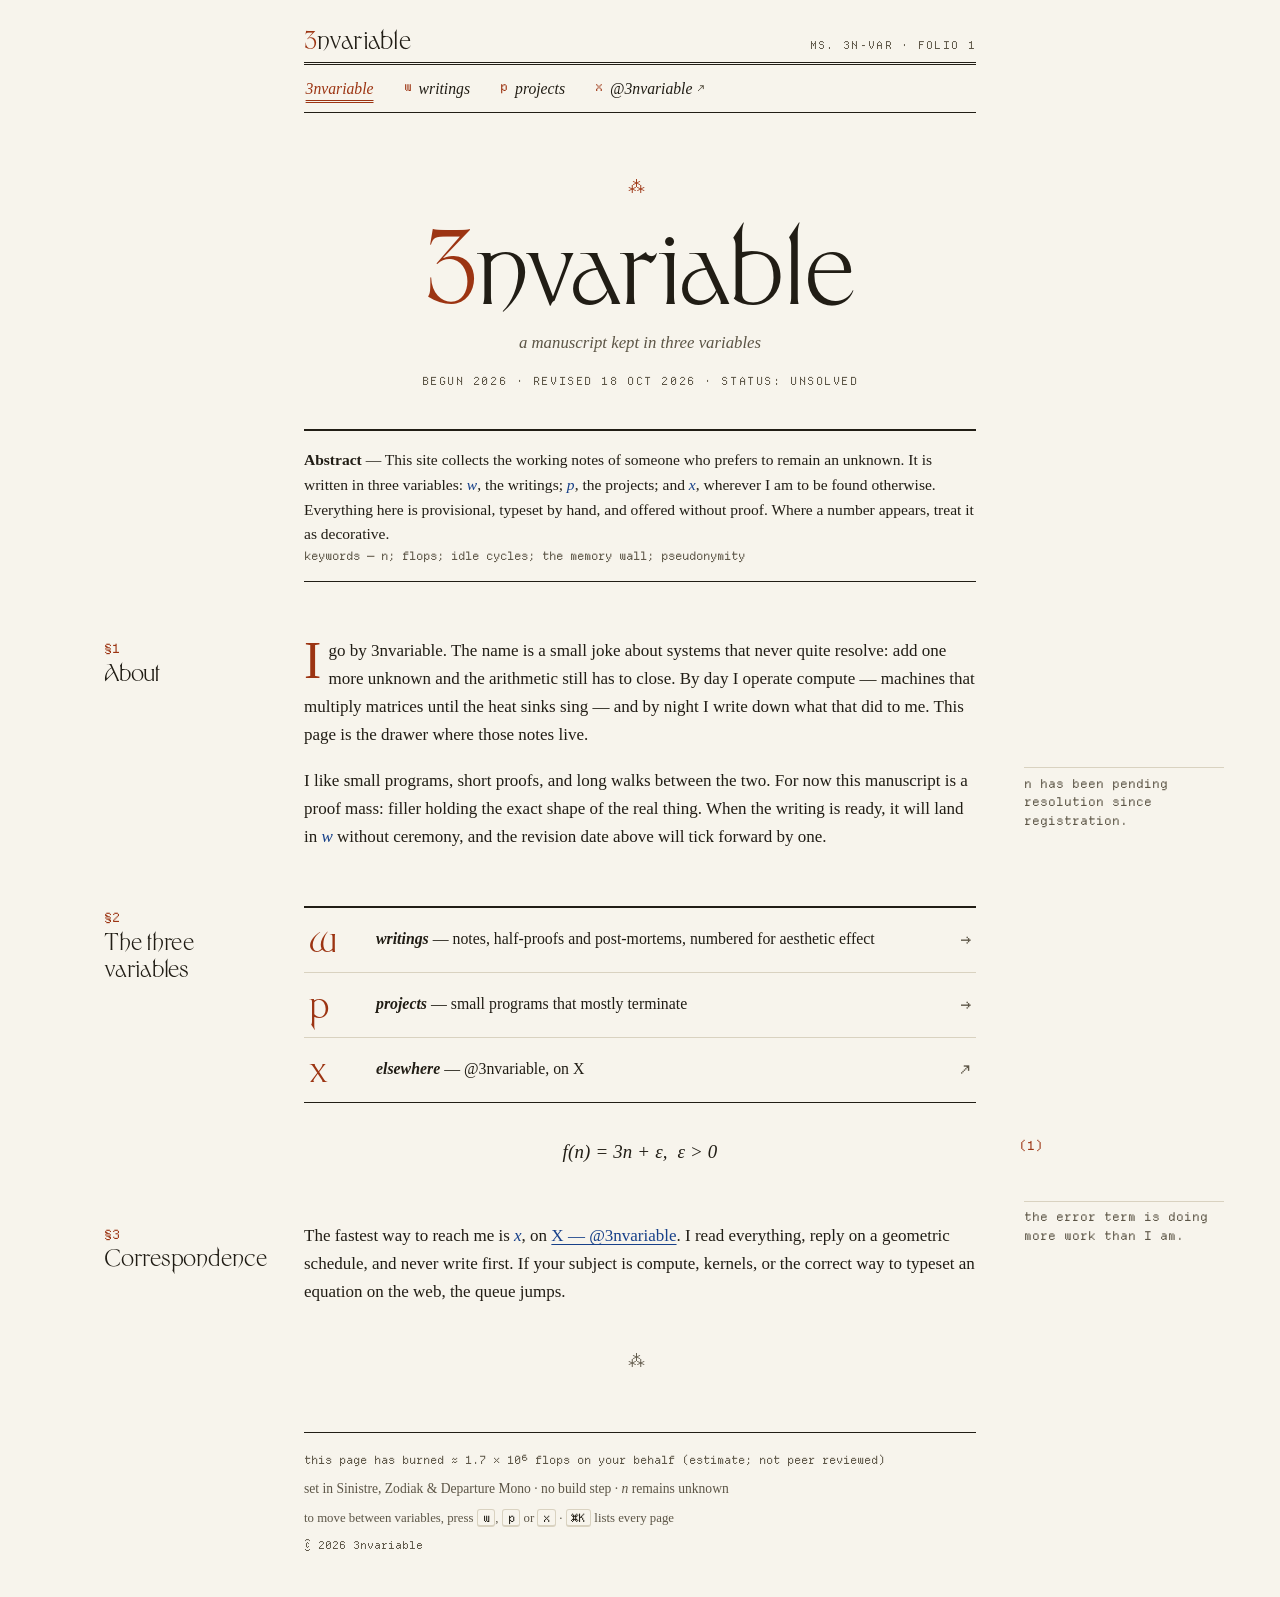
==== commit 3d7294e2: "Point the X handle at @3nvariable Co-Authored-By: Claude Sonnet 5.5 <noreply@anthropic.com>" ====
--- a/index.html
+++ b/index.html
@@ -26,7 +26,7 @@
       <a href="/" aria-current="page">3nvariable</a>
       <a href="/writings/"><span class="v">w</span> writings</a>
       <a href="/projects/"><span class="v">p</span> projects</a>
-      <a href="https://x.com/computeunits" target="_blank" rel="noopener noreferrer"><span class="v">x</span> @computeunits<span class="ext" aria-hidden="true">↗</span><span class="sr-only"> (opens in a new tab)</span></a>
+      <a href="https://x.com/3nvariable" target="_blank" rel="noopener noreferrer"><span class="v">x</span> @3nvariable<span class="ext" aria-hidden="true">↗</span><span class="sr-only"> (opens in a new tab)</span></a>
     </nav>
   </header>
 
@@ -66,9 +66,9 @@
           <span class="def"><b>projects</b> — small programs that mostly terminate</span>
           <span class="go" aria-hidden="true">→</span>
         </a>
-        <a class="var" href="https://x.com/computeunits" target="_blank" rel="noopener noreferrer">
+        <a class="var" href="https://x.com/3nvariable" target="_blank" rel="noopener noreferrer">
           <span class="glyph" aria-hidden="true">x</span>
-          <span class="def"><b>elsewhere</b> — @computeunits, on X<span class="sr-only"> (opens in a new tab)</span></span>
+          <span class="def"><b>elsewhere</b> — @3nvariable, on X<span class="sr-only"> (opens in a new tab)</span></span>
           <span class="go" aria-hidden="true">↗</span>
         </a>
       </nav>
@@ -82,7 +82,7 @@
     <section>
       <h2 class="section"><span class="sig">§3</span>Correspondence</h2>
       <div class="prose">
-        <p>The fastest way to reach me is <i>x</i>, on <a href="https://x.com/computeunits" target="_blank" rel="noopener noreferrer">X — @computeunits<span class="sr-only"> (opens in a new tab)</span></a>. I read everything, reply on a geometric schedule, and never write first. If your subject is compute, kernels, or the correct way to typeset an equation on the web, the queue jumps.</p>
+        <p>The fastest way to reach me is <i>x</i>, on <a href="https://x.com/3nvariable" target="_blank" rel="noopener noreferrer">X — @3nvariable<span class="sr-only"> (opens in a new tab)</span></a>. I read everything, reply on a geometric schedule, and never write first. If your subject is compute, kernels, or the correct way to typeset an equation on the web, the queue jumps.</p>
       </div>
       <p class="asterism" aria-hidden="true" style="margin-bottom: 0;">⁂</p>
     </section>
--- a/assets/style.css
+++ b/assets/style.css
@@ -401,3 +401,37 @@
   .nav a { font-size: .9rem; }
   .nav a:first-child { display: none; }
 }
+
+/* ---- after balajmarius.com (minimal.gallery): a label column, leaders, italic ink ---- */
+
+/* the variables are set in italic blue ink, as in a paper */
+.prose i, .abstract i, .tb-sub i { color: var(--blue); }
+
+/* section labels move into a left margin column on wide screens */
+@media (min-width: 1200px) {
+  .page > section { position: relative; }
+  .page > section > h2.section {
+    position: absolute; left: -12.5rem; top: 0; width: 10rem;
+    margin: 0; padding-top: .3rem;
+    font-size: 1.45rem; line-height: 1.15;
+  }
+  .page > section > h2.section .sig { display: block; margin: 0 0 .25rem; font-size: .8rem; font-family: var(--mono); }
+  .page > section:not(.abstract) { margin-top: 3.4rem; }
+  .page > section > h2.section + * { margin-top: 0; }
+}
+
+/* writings: a contents page. title, a leader rule, then the entry number */
+a.row { grid-template-columns: 1fr; }
+a.row .idx { display: none; }
+.entry-title { display: flex; align-items: last baseline; gap: .7rem; }
+.entry-title::after {
+  content: attr(data-n); order: 2;
+  font-family: var(--mono); font-size: .8rem; color: var(--red);
+}
+.entry-title .t { flex: 0 1 auto; }
+.entry-title .lead { flex: 1 1 2rem; order: 1; border-bottom: 1px solid var(--rule); transform: translateY(-.3em); min-width: 2rem; }
+
+/* projects: name, a leader rule, then the status */
+.proj header { flex-wrap: nowrap; }
+.proj header::after { content: ""; flex: 1 1 1rem; order: 1; border-bottom: 1px solid var(--rule); transform: translateY(-.3em); min-width: 1rem; }
+.proj header .status { order: 2; white-space: nowrap; }
